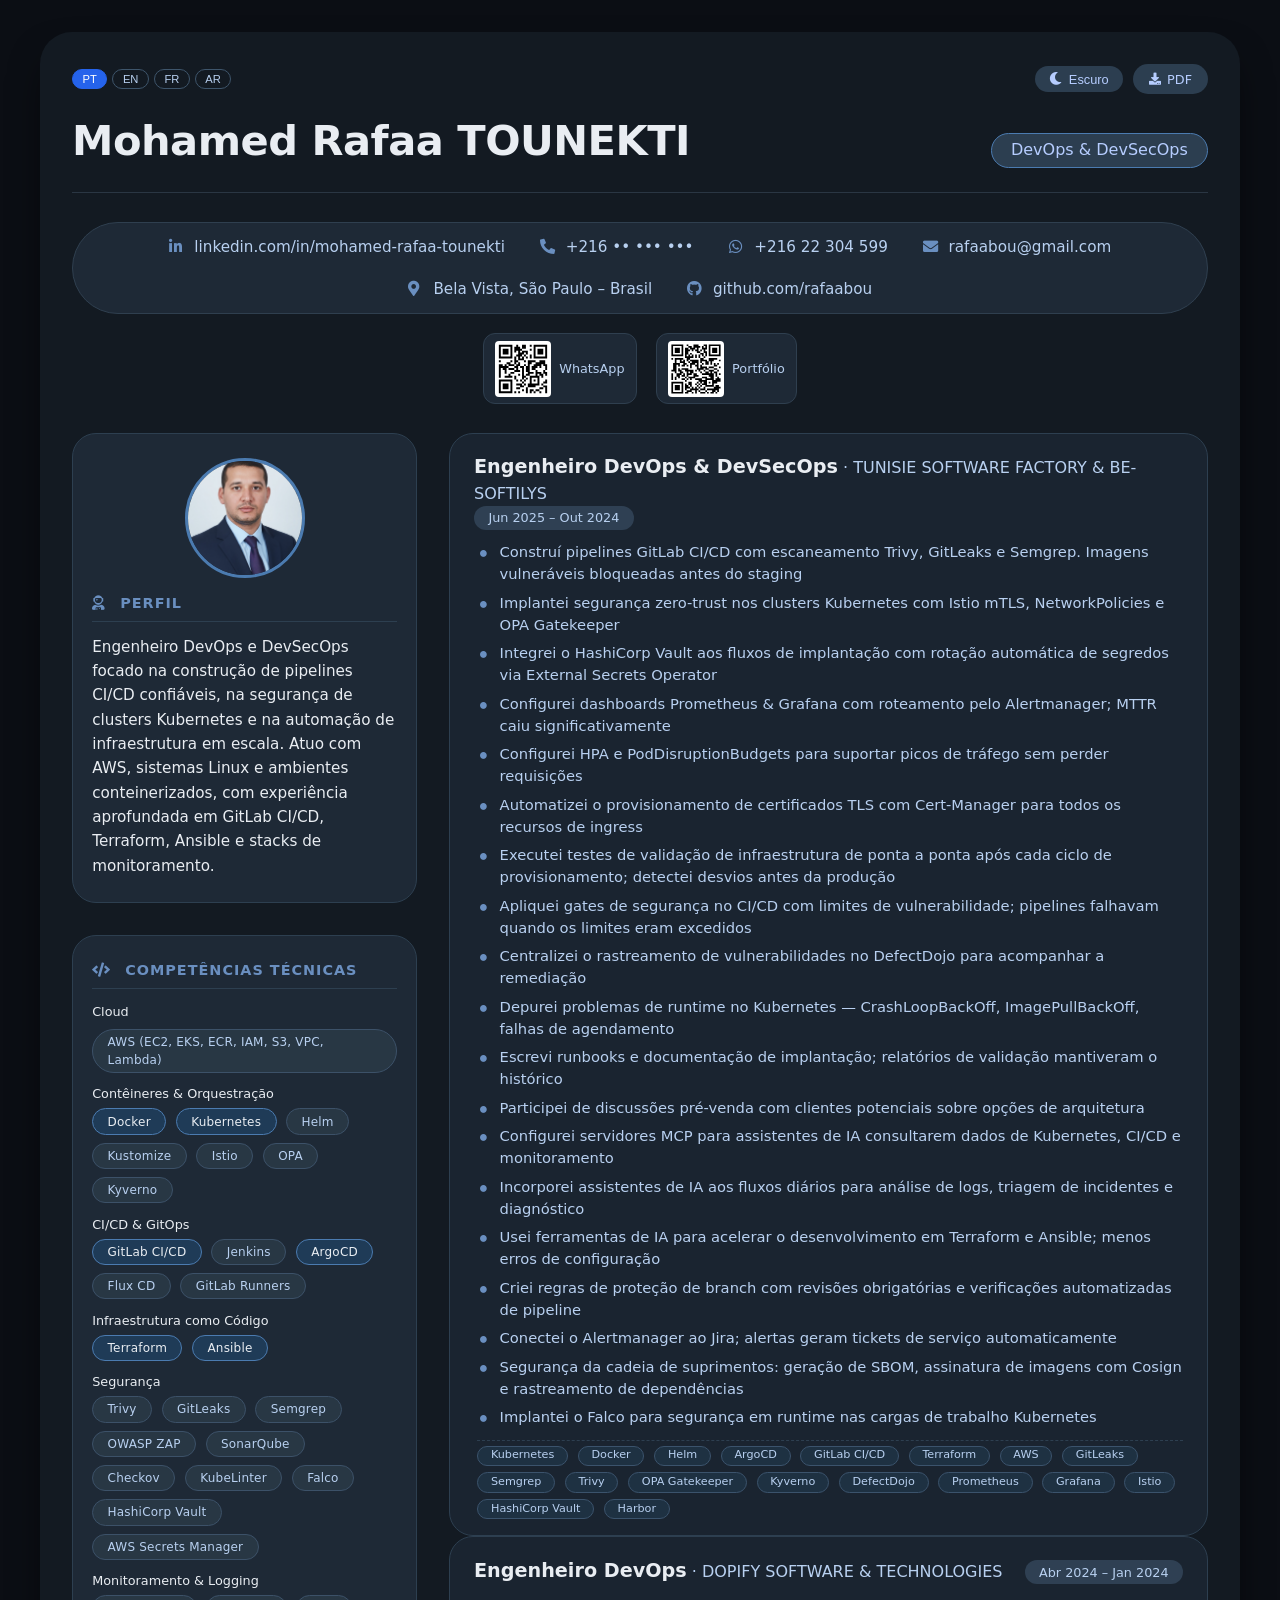
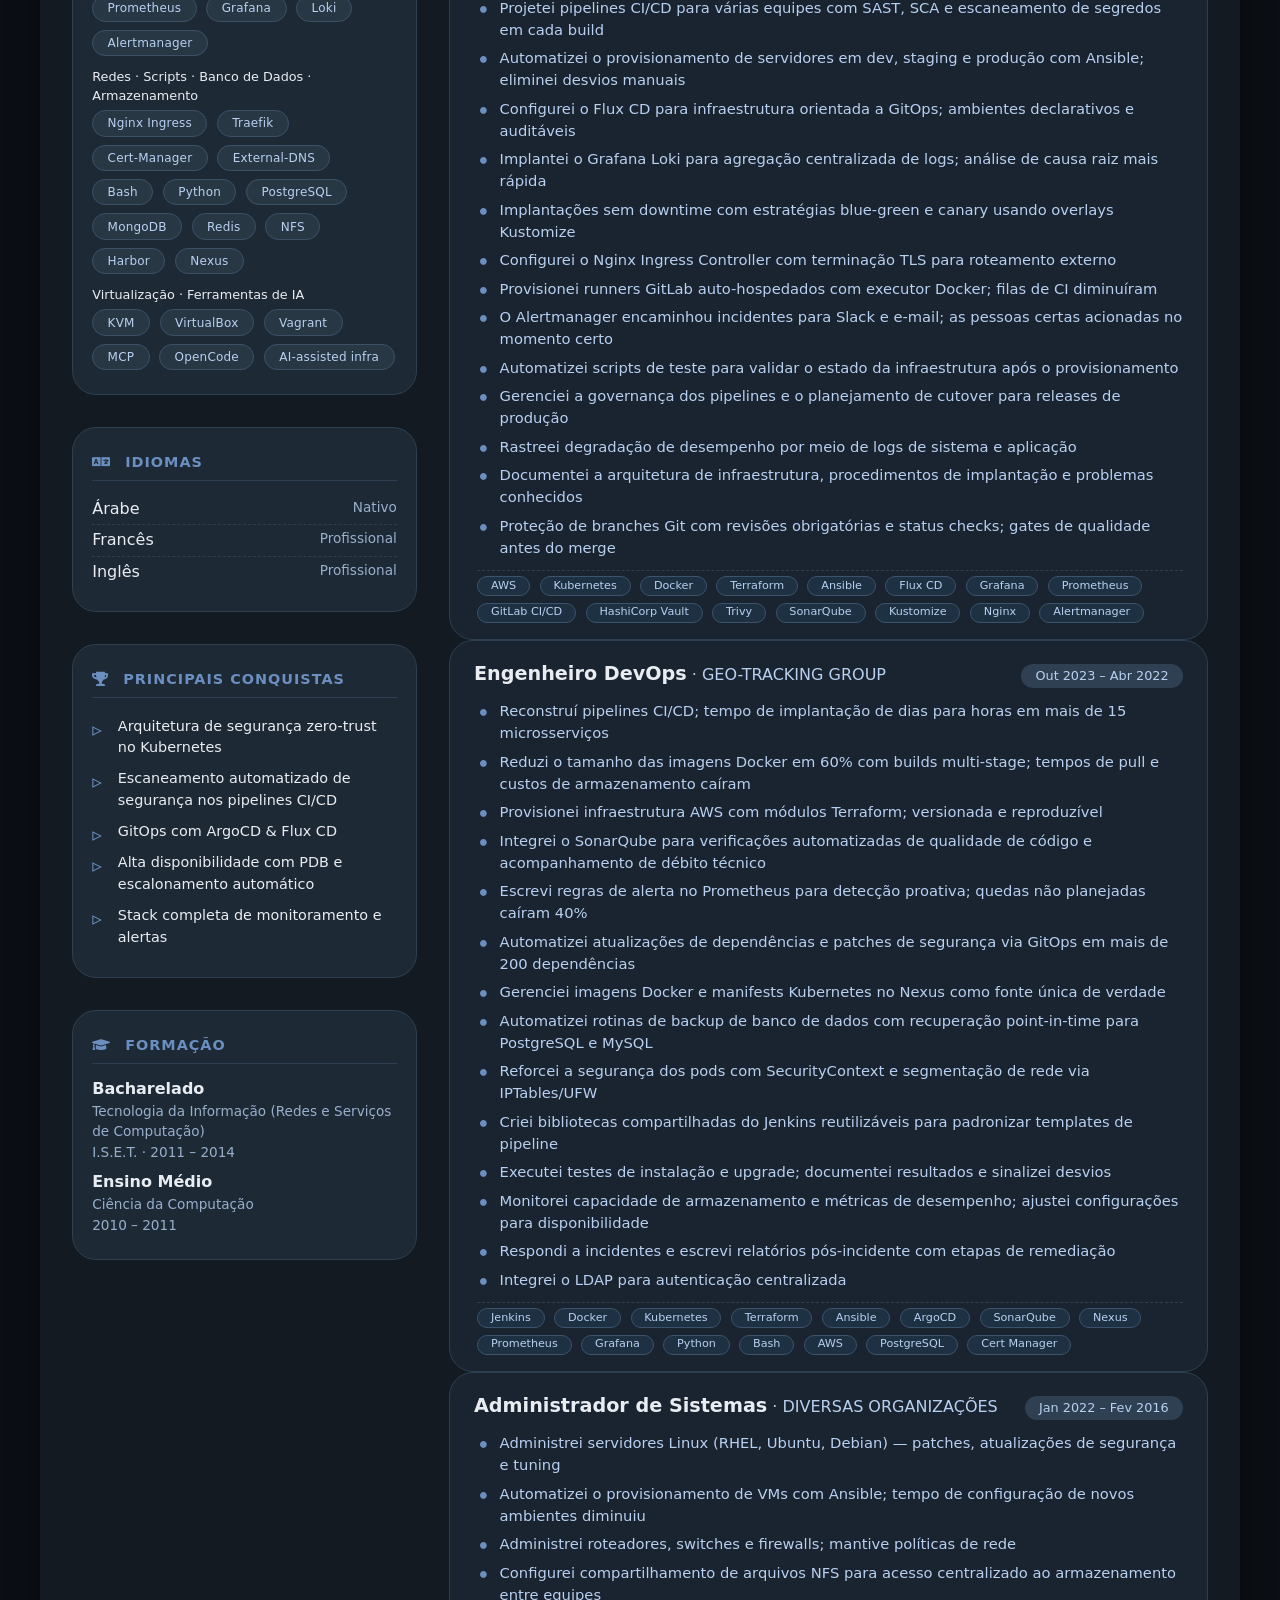
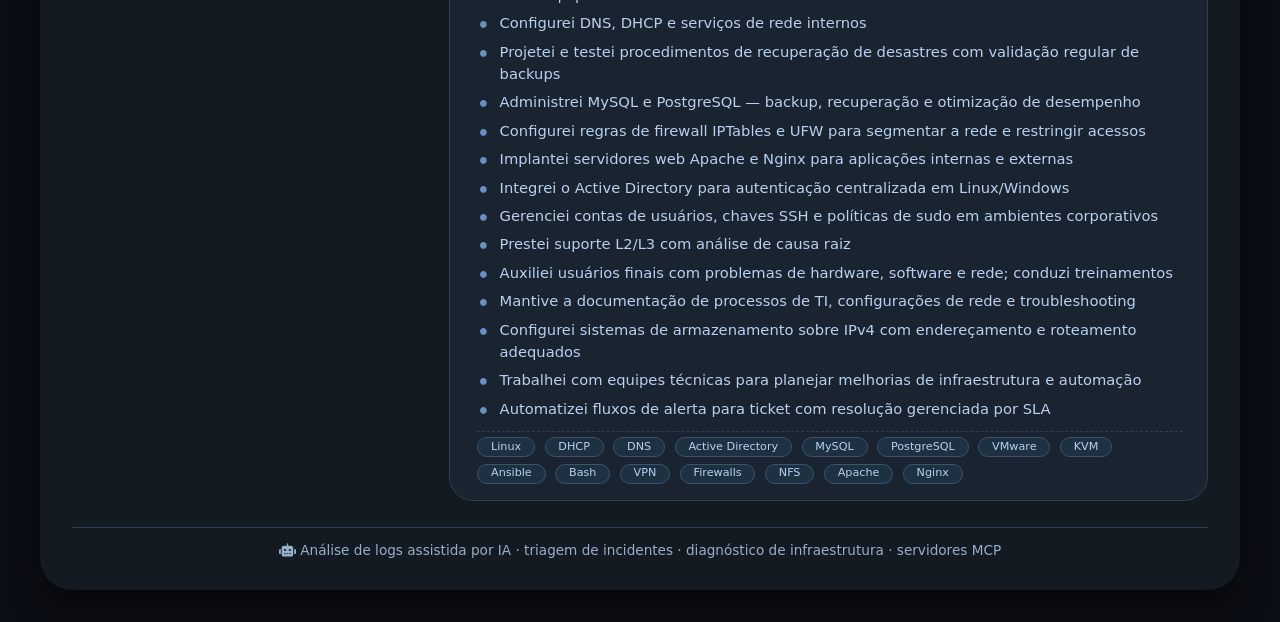
==== index.html @ 87d14f02 "mask phone number in contact row and schema" ====
<!DOCTYPE html>
<html lang="pt-BR">
<head>
  <meta charset="UTF-8" />
  <meta name="viewport" content="width=device-width, initial-scale=1.0" />
  <title>Mohamed Rafaa Tounekti · DevOps & DevSecOps</title>
  <meta name="description" content="DevOps & DevSecOps engineer — CI/CD, Kubernetes, AWS, Terraform, Ansible, security automation." />
  <meta name="keywords" content="DevOps, DevSecOps, Kubernetes, AWS, CI/CD, Terraform, Ansible, Docker" />
  <meta name="author" content="Mohamed Rafaa Tounekti" />
  <link rel="icon" href="data:image/svg+xml,<svg xmlns='http://www.w3.org/2000/svg' viewBox='0 0 100 100'><text y='.9em' font-size='90'>☁️</text></svg>" />
  <meta property="og:title" content="Mohamed Rafaa Tounekti — DevOps & DevSecOps" />
  <meta property="og:description" content="DevOps & DevSecOps engineer — CI/CD, Kubernetes, AWS, Terraform, security automation." />
  <meta property="og:type" content="profile" />
  <meta property="og:url" content="https://devops-devsecops.kdns.fr/" />
  <script type="application/ld+json">
  {
    "@context": "https://schema.org",
    "@type": "Person",
    "name": "Mohamed Rafaa Tounekti",
    "jobTitle": "DevOps & DevSecOps Engineer",
    "email": "rafaabou@gmail.com",
    "url": "https://devops-devsecops.kdns.fr/",
    "sameAs": [
      "https://linkedin.com/in/mohamed-rafaa-tounekti",
      "https://github.com/rafaabou"
    ]
  }
  </script>
  <link rel="stylesheet" href="https://use.fontawesome.com/releases/v5.15.4/css/all.css" />
  <link rel="stylesheet" href="css/style.css?v=4" />
</head>
<body>
<div class="cv-wrapper">

  <!-- header row with controls -->
  <div class="header-row">
    <div class="lang-selector">
      <button class="lang-btn active" data-lang="pt">PT</button>
      <button class="lang-btn" data-lang="en">EN</button>
      <button class="lang-btn" data-lang="fr">FR</button>
      <button class="lang-btn" data-lang="ar">AR</button>
    </div>
    <div class="header-controls">
      <button class="theme-toggle" id="themeToggle" aria-label="Toggle theme"><i class="fas fa-moon"></i> <span id="themeLabel">Dark</span></button>
      <a href="#" class="btn-icon" id="downloadPdf" aria-label="Download as PDF"><i class="fas fa-download"></i> PDF</a>
    </div>
  </div>

  <!-- name & title -->
  <div class="name-title">
    <h1><span id="name-text">Mohamed Rafaa TOUNEKTI</span></h1>
    <span class="badge" id="badge"><i class="fas fa-cloud icon-left-sm"></i>DevOps & DevSecOps</span>
  </div>

  <!-- contact -->
  <div class="contact-row fade-in">
    <a href="https://linkedin.com/in/mohamed-rafaa-tounekti" target="_blank" rel="noopener noreferrer" aria-label="LinkedIn profile"><i class="fab fa-linkedin-in"></i> <bdi dir="ltr">linkedin.com/in/mohamed-rafaa-tounekti</bdi></a>
    <span aria-label="Phone"><i class="fas fa-phone-alt"></i> <bdi dir="ltr">+216 •• ••• •••</bdi></span>
    <a href="https://wa.me/21622304599" target="_blank" rel="noopener noreferrer" aria-label="Contact on WhatsApp"><i class="fab fa-whatsapp"></i> <bdi dir="ltr">+216 22 304 599</bdi></a>
    <a href="mailto:rafaabou@gmail.com" aria-label="Send email"><i class="fas fa-envelope"></i> <bdi dir="ltr">rafaabou@gmail.com</bdi></a>
    <span aria-label="Location"><i class="fas fa-map-marker-alt"></i> <span id="location-text">Bela Vista, São Paulo – Brasil</span></span>
    <a href="https://github.com/rafaabou" target="_blank" rel="noopener noreferrer" aria-label="GitHub profile"><i class="fab fa-github"></i> <bdi dir="ltr">github.com/rafaabou</bdi></a>
  </div>

  <!-- QR assets encode https://wa.me/21622304599 and https://devops-devsecops.kdns.fr/ — regenerate if either URL changes -->
  <div class="qr-strip fade-in">
    <a class="qr-item" id="qr-whatsapp-link" href="https://wa.me/21622304599" target="_blank" rel="noopener noreferrer" aria-label="WhatsApp">
      <img src="assets/qr/whatsapp.svg" alt="" width="56" height="56" />
      <span id="qr-whatsapp-label">WhatsApp</span>
    </a>
    <a class="qr-item" id="qr-portfolio-link" href="https://devops-devsecops.kdns.fr/" target="_blank" rel="noopener noreferrer" aria-label="Portfolio">
      <img src="assets/qr/portfolio.svg" alt="" width="56" height="56" />
      <span id="qr-portfolio-label">Portfolio</span>
    </a>
  </div>

  <!-- grid -->
  <div class="grid-2">

    <!-- LEFT SIDEBAR -->
    <div class="sidebar">

      <!-- profile -->
      <div class="profile-card fade-in">
        <div class="profile-photo">
          <img src="Mohamed_Rafaa_Tounekti.jpg" alt="Mohamed Rafaa Tounekti" />
        </div>
        <h3><i class="fas fa-user-astronaut icon-left"></i> <span id="profile-title">Profile</span></h3>
        <p id="profile-text">
          DevOps and DevSecOps engineer focused on building reliable CI/CD pipelines, securing Kubernetes clusters, and automating infrastructure at scale. I work across AWS, Linux systems, and containerized environments, with deep experience in GitLab CI/CD, Terraform, Ansible, and monitoring stacks.
        </p>
      </div>

      <!-- technical skills -->
      <div class="profile-card fade-in">
        <h3><i class="fas fa-code icon-left"></i> <span id="skills-title">Technical Skills</span></h3>
        <div class="skill-label text-muted" id="cloud-label">Cloud</div>
        <div class="skill-tags">
          <span class="skill-tag">AWS (EC2, EKS, ECR, IAM, S3, VPC, Lambda)</span>
        </div>
        <div class="skill-label text-muted" id="containers-label">Containers & Orchestration</div>
        <div class="skill-tags">
          <span class="skill-tag highlight">Docker</span>
          <span class="skill-tag highlight">Kubernetes</span>
          <span class="skill-tag">Helm</span>
          <span class="skill-tag">Kustomize</span>
          <span class="skill-tag">Istio</span>
          <span class="skill-tag">OPA</span>
          <span class="skill-tag">Kyverno</span>
        </div>
        <div class="skill-label text-muted" id="cicd-label">CI/CD & GitOps</div>
        <div class="skill-tags">
          <span class="skill-tag highlight">GitLab CI/CD</span>
          <span class="skill-tag">Jenkins</span>
          <span class="skill-tag highlight">ArgoCD</span>
          <span class="skill-tag">Flux CD</span>
          <span class="skill-tag">GitLab Runners</span>
        </div>
        <div class="skill-label text-muted" id="iac-label">Infrastructure as Code</div>
        <div class="skill-tags">
          <span class="skill-tag highlight">Terraform</span>
          <span class="skill-tag highlight">Ansible</span>
        </div>
        <div class="skill-label text-muted" id="security-label">Security</div>
        <div class="skill-tags">
          <span class="skill-tag">Trivy</span>
          <span class="skill-tag">GitLeaks</span>
          <span class="skill-tag">Semgrep</span>
          <span class="skill-tag">OWASP ZAP</span>
          <span class="skill-tag">SonarQube</span>
          <span class="skill-tag">Checkov</span>
          <span class="skill-tag">KubeLinter</span>
          <span class="skill-tag">Falco</span>
          <span class="skill-tag">HashiCorp Vault</span>
          <span class="skill-tag">AWS Secrets Manager</span>
        </div>
        <div class="skill-label text-muted" id="monitoring-label">Monitoring & Logging</div>
        <div class="skill-tags">
          <span class="skill-tag">Prometheus</span>
          <span class="skill-tag">Grafana</span>
          <span class="skill-tag">Loki</span>
          <span class="skill-tag">Alertmanager</span>
        </div>
        <div class="skill-label text-muted" id="networking-label">Networking · Scripting · DB · Storage</div>
        <div class="skill-tags">
          <span class="skill-tag">Nginx Ingress</span>
          <span class="skill-tag">Traefik</span>
          <span class="skill-tag">Cert-Manager</span>
          <span class="skill-tag">External-DNS</span>
          <span class="skill-tag">Bash</span>
          <span class="skill-tag">Python</span>
          <span class="skill-tag">PostgreSQL</span>
          <span class="skill-tag">MongoDB</span>
          <span class="skill-tag">Redis</span>
          <span class="skill-tag">NFS</span>
          <span class="skill-tag">Harbor</span>
          <span class="skill-tag">Nexus</span>
        </div>
        <div class="skill-label text-muted" id="virt-label">Virtualization · AI Tooling</div>
        <div class="skill-tags">
          <span class="skill-tag">KVM</span>
          <span class="skill-tag">VirtualBox</span>
          <span class="skill-tag">Vagrant</span>
          <span class="skill-tag">MCP</span>
          <span class="skill-tag">OpenCode</span>
          <span class="skill-tag">AI-assisted infra</span>
        </div>
      </div>

      <!-- languages -->
      <div class="profile-card fade-in">
        <h3><i class="fas fa-language icon-left"></i> <span id="lang-title">Languages</span></h3>
        <div class="lang-item"><span class="lang-name" id="lang-arabic-name">Arabic</span><span class="lang-level" id="lang-arabic-level">Native</span></div>
        <div class="lang-item"><span class="lang-name" id="lang-french-name">French</span><span class="lang-level" id="lang-french-level">Fluent</span></div>
        <div class="lang-item"><span class="lang-name" id="lang-english-name">English</span><span class="lang-level" id="lang-english-level">Professional</span></div>
      </div>

      <!-- achievements -->
      <div class="profile-card fade-in">
        <h3><i class="fas fa-trophy icon-left"></i> <span id="ach-title">Key Achievements</span></h3>
        <ul class="achievement-list" id="ach-list">
          <li>Zero-trust security architecture on Kubernetes</li>
          <li>Automated security scanning in CI/CD pipelines</li>
          <li>GitOps with ArgoCD &amp; Flux CD</li>
          <li>High availability with PDB &amp; autoscaling</li>
          <li>Comprehensive monitoring &amp; alerting stack</li>
        </ul>
      </div>

      <!-- education -->
      <div class="profile-card fade-in">
        <h3><i class="fas fa-graduation-cap icon-left"></i> <span id="edu-title">Education</span></h3>
        <div id="edu-container">
          <div class="edu-item">
            <strong>Bachelor's Degree</strong><br />
            <span class="meta">Information Technology (Computer Networks and Services)</span>
            <span class="meta">I.S.E.T. · 2011 – 2014</span>
          </div>
          <div class="edu-item mt-1">
            <strong>High School Baccalaureate</strong><br />
            <span class="meta">Computer Science · 2010 – 2011</span>
          </div>
        </div>
      </div>

    </div>

    <!-- RIGHT MAIN: EXPERIENCE -->
    <div class="main-content">
      <div id="exp-container"></div>
    </div>

  </div><!-- end grid -->

  <div class="cv-footer">
    <i class="fas fa-robot"></i> <span id="footer-text">AI-assisted log analysis · incident triage · infrastructure diagnostics · MCP servers</span>
  </div>

</div><!-- end cv-wrapper -->

<script src="js/translations.js?v=4"></script>
<script src="js/script.js?v=4"></script>
</body>
</html>
---- css/style.css ----
/* ── CSS custom properties (theming) ── */
:root {
  --bg-page: #0b0e14;
  --bg-wrapper: #131a22;
  --bg-card: #1e2936;
  --bg-card-alt: #1a2430;
  --border-color: #2d3f50;
  --border-light: #2a3643;
  --text-primary: #e9edf2;
  --text-secondary: #b8d0f0;
  --text-muted: #98afcc;
  --accent: #7aa9ff;
  --accent-dim: #6a8fc0;
  --skill-bg: #283744;
  --skill-border: #3c5168;
  --highlight-bg: #1f3b57;
  --highlight-border: #4b7bb0;
  --period-bg: #2f4053;
  --btn-bg: #2c3e50;
  --btn-text: #b6cdff;
  --tag-bg: #1e3142;
  --tag-border: #3b536c;
  --shadow: 0 20px 40px -12px rgba(0, 0, 0, 0.8);
  --contact-bg: #1e2936;
  --contact-border: #2f3f4f;
  --lang-btn-bg: transparent;
  --lang-btn-border: #3e556b;
  --lang-btn-hover: #2c3e50;
  --lang-active-bg: #2563eb;
  --lang-active-text: #fff;
  --font-family: 'Segoe UI', Roboto, system-ui, -apple-system, sans-serif;
}

body.light {
  --bg-page: #f4f6fa;
  --bg-wrapper: #ffffff;
  --bg-card: #f0f3f8;
  --bg-card-alt: #eef2f7;
  --border-color: #d0d8e4;
  --border-light: #d0d8e4;
  --text-primary: #1a2332;
  --text-secondary: #3d5270;
  --text-muted: #6b7f9e;
  --accent: #2563eb;
  --accent-dim: #4b7bb0;
  --skill-bg: #e2e8f0;
  --skill-border: #cbd5e1;
  --highlight-bg: #dbeafe;
  --highlight-border: #93c5fd;
  --period-bg: #e2e8f0;
  --btn-bg: #2563eb;
  --btn-text: #ffffff;
  --tag-bg: #e2e8f0;
  --tag-border: #cbd5e1;
  --shadow: 0 20px 40px -12px rgba(0, 0, 0, 0.15);
  --contact-bg: #f0f3f8;
  --contact-border: #d0d8e4;
  --lang-btn-bg: transparent;
  --lang-btn-border: #cbd5e1;
  --lang-btn-hover: #e2e8f0;
  --lang-active-bg: #2563eb;
  --lang-active-text: #fff;
}

* {
  margin: 0;
  padding: 0;
  box-sizing: border-box;
}

html {
  scroll-behavior: smooth;
}

body {
  background: var(--bg-page);
  font-family: var(--font-family);
  display: flex;
  justify-content: center;
  padding: 2rem 1rem;
  color: var(--text-primary);
  line-height: 1.5;
  transition: background 0.3s, color 0.3s;
}

/* ── Arabic (RTL) ── */
body.rtl {
  direction: rtl;
  font-family: 'Segoe UI', 'Traditional Arabic', Tahoma, sans-serif;
}

body.rtl .achievement-list li,
body.rtl .exp-desc li {
  padding-right: 1.6rem;
  padding-left: 0;
}

body.rtl .achievement-list li::before,
body.rtl .exp-desc li::before {
  left: auto;
  right: 0;
}

body.rtl .exp-desc {
  padding-right: 0.2rem;
  padding-left: 0;
}

body.rtl .icon-left {
  margin-right: 0 !important;
  margin-left: 8px;
}

body.rtl .icon-left-sm {
  margin-right: 0 !important;
  margin-left: 6px;
}

body.rtl .exp-header {
  flex-direction: row-reverse;
}

body.rtl .name-title {
  flex-direction: row-reverse;
}

/* ── Layout ── */
.cv-wrapper {
  max-width: 1200px;
  width: 100%;
  background: var(--bg-wrapper);
  border-radius: 32px;
  box-shadow: var(--shadow);
  padding: 2rem 2rem 1.8rem;
  transition: background 0.3s, box-shadow 0.3s;
}

.header-row {
  display: flex;
  flex-wrap: wrap;
  justify-content: space-between;
  align-items: center;
  margin-bottom: 1rem;
}

.header-controls {
  display: flex;
  gap: 0.6rem;
  align-items: center;
  flex-wrap: wrap;
}

/* ── Language selector ── */
.lang-selector {
  display: flex;
  gap: 0.3rem;
}

.lang-btn {
  background: var(--lang-btn-bg);
  color: var(--text-secondary);
  border: 1px solid var(--lang-btn-border);
  border-radius: 20px;
  padding: 0.2rem 0.6rem;
  font-size: 0.7rem;
  cursor: pointer;
  transition: 0.2s;
  font-weight: 500;
}

.lang-btn:hover {
  background: var(--lang-btn-hover);
}

.lang-btn.active {
  background: var(--lang-active-bg);
  color: var(--lang-active-text);
  border-color: var(--lang-active-bg);
}

.btn-icon {
  background: var(--btn-bg);
  color: var(--btn-text);
  border: none;
  border-radius: 30px;
  padding: 0.35rem 1rem;
  font-size: 0.8rem;
  cursor: pointer;
  display: inline-flex;
  align-items: center;
  gap: 0.4rem;
  transition: 0.2s;
  text-decoration: none;
}

.btn-icon:hover {
  opacity: 0.85;
  transform: translateY(-1px);
}

.btn-icon i {
  font-size: 0.75rem;
}

/* ── Name / title ── */
.name-title {
  display: flex;
  flex-wrap: wrap;
  justify-content: space-between;
  align-items: baseline;
  border-bottom: 1px solid var(--border-light);
  padding-bottom: 1.2rem;
  margin-bottom: 1.8rem;
}

.name-title h1 {
  font-size: 2.6rem;
  font-weight: 600;
  letter-spacing: -0.5px;
  color: var(--text-primary);
}

.name-title .badge {
  background: var(--btn-bg);
  padding: 0.3rem 1.2rem;
  border-radius: 40px;
  font-size: 1rem;
  font-weight: 500;
  color: var(--btn-text);
  border: 1px solid var(--highlight-border);
}

/* ── Contact row ── */
.contact-row {
  display: flex;
  flex-wrap: wrap;
  gap: 1.2rem 2.2rem;
  background: var(--contact-bg);
  padding: 0.8rem 1.5rem;
  border-radius: 60px;
  margin-bottom: 2rem;
  font-size: 0.95rem;
  border: 1px solid var(--contact-border);
  justify-content: center;
  transition: background 0.3s, border-color 0.3s;
}

.contact-row a,
.contact-row span {
  color: var(--text-secondary);
  text-decoration: none;
  display: inline-flex;
  align-items: center;
  gap: 0.4rem;
  transition: 0.2s;
}

.contact-row a:hover {
  color: var(--accent);
  text-decoration: underline;
}

.contact-row i {
  width: 1.2rem;
  color: var(--accent-dim);
}

/* ── QR codes ── */
.qr-strip {
  display: flex;
  flex-wrap: wrap;
  justify-content: center;
  gap: 0.8rem 1.2rem;
  margin: -0.8rem 0 1.8rem; /* pull the codes closer to the contact pill */
}

.qr-item {
  display: inline-flex;
  align-items: center;
  gap: 0.5rem;
  padding: 0.4rem 0.7rem;
  border: 1px solid var(--contact-border);
  border-radius: 12px;
  background: var(--contact-bg);
  color: var(--text-secondary);
  text-decoration: none;
  font-size: 0.8rem;
  transition: background 0.3s, border-color 0.3s, color 0.2s;
}

.qr-item:hover {
  border-color: var(--accent);
  color: var(--accent);
}

.qr-item img {
  display: block;
  width: 56px;
  height: 56px;
  border-radius: 4px;
}

/* ── 2-column grid ── */
.grid-2 {
  display: grid;
  grid-template-columns: 1fr 2.2fr;
  gap: 2rem;
  margin-top: 0.5rem;
}

.sidebar {
  display: flex;
  flex-direction: column;
  gap: 2rem;
}

/* ── Profile photo ── */
.profile-photo {
  text-align: center;
  margin-bottom: 0.5rem;
}

.profile-photo img {
  width: 120px;
  height: 120px;
  border-radius: 50%;
  object-fit: cover;
  border: 3px solid var(--highlight-border);
  transition: 0.3s;
}

.profile-photo img:hover {
  transform: scale(1.05);
}

#profile-text { font-size: 0.95rem; line-height: 1.6; }
.icon-left { margin-right: 8px; }
.icon-left-sm { margin-right: 6px; }

/* ── Profile card ── */
.profile-card {
  background: var(--bg-card);
  border-radius: 24px;
  padding: 1.5rem 1.2rem;
  border: 1px solid var(--border-color);
  transition: background 0.3s, border-color 0.3s;
}

.profile-card h3 {
  font-size: 0.9rem;
  text-transform: uppercase;
  letter-spacing: 1px;
  color: var(--accent-dim);
  margin-bottom: 0.8rem;
  border-bottom: 1px solid var(--border-color);
  padding-bottom: 0.4rem;
}

/* ── Skill tags ── */
.skill-tags {
  display: flex;
  flex-wrap: wrap;
  gap: 0.5rem 0.6rem;
  margin-top: 0.3rem;
}

.skill-tag {
  background: var(--skill-bg);
  padding: 0.2rem 0.9rem;
  border-radius: 30px;
  font-size: 0.75rem;
  font-weight: 500;
  color: var(--text-secondary);
  border: 1px solid var(--skill-border);
  letter-spacing: 0.2px;
  transition: 0.2s;
}

.skill-tag:hover {
  transform: translateY(-2px);
  box-shadow: 0 4px 12px rgba(0, 0, 0, 0.3);
}

.skill-tag.highlight {
  background: var(--highlight-bg);
  border-color: var(--highlight-border);
  color: var(--text-primary);
}

.skill-label { font-size: 0.8rem; margin: 0.7rem 0 0.3rem; }
.skill-label:first-of-type { margin-bottom: 0.5rem; margin-top: 0; }

/* ── Language list ── */
.lang-item {
  display: flex;
  justify-content: space-between;
  padding: 0.2rem 0;
  border-bottom: 1px dashed var(--border-color);
}

.lang-item:last-child {
  border-bottom: none;
}

.lang-name {
  font-weight: 500;
}

.lang-level {
  color: var(--text-muted);
  font-size: 0.85rem;
}

/* ── Achievements ── */
.achievement-list {
  list-style: none;
  padding: 0;
}

.achievement-list li {
  padding: 0.3rem 0 0.3rem 1.6rem;
  position: relative;
  font-size: 0.9rem;
}

.achievement-list li::before {
  content: "▹";
  position: absolute;
  left: 0;
  color: var(--accent-dim);
  font-size: 1.2rem;
}

/* ── Education ── */
.edu-item {
  margin-top: 0.2rem;
}

.edu-item strong {
  color: var(--text-primary);
}

.edu-item .meta {
  font-size: 0.85rem;
  color: var(--text-muted);
  display: block;
}

.mt-1 { margin-top: 0.5rem; }

/* ── Experience ── */
.main-content {
  display: flex;
  flex-direction: column;
  gap: 1.8rem;
}

.exp-block {
  background: var(--bg-card-alt);
  border-radius: 24px;
  padding: 1.2rem 1.5rem 1rem;
  border: 1px solid var(--border-color);
  transition: background 0.3s, border-color 0.3s, transform 0.2s;
}

.exp-block:hover {
  transform: translateY(-2px);
}

.exp-header {
  display: flex;
  flex-wrap: wrap;
  justify-content: space-between;
  align-items: baseline;
  margin-bottom: 0.5rem;
}

.exp-header .role {
  font-weight: 600;
  font-size: 1.2rem;
  color: var(--text-primary);
}

.exp-header .company {
  font-weight: 500;
  color: var(--text-secondary);
}

.exp-header .period {
  font-size: 0.8rem;
  background: var(--period-bg);
  padding: 0.15rem 0.9rem;
  border-radius: 40px;
  color: var(--text-secondary);
}

.exp-desc {
  margin-top: 0.5rem;
  padding-left: 0.2rem;
}

.exp-desc ul {
  list-style: none;
  padding: 0;
}

.exp-desc li {
  position: relative;
  padding: 0.2rem 0 0.2rem 1.4rem;
  font-size: 0.92rem;
  color: var(--text-secondary);
  line-height: 1.5;
}

.exp-desc li::before {
  content: "•";
  position: absolute;
  left: 0;
  color: var(--accent-dim);
  font-weight: bold;
  font-size: 1.2rem;
}

.exp-desc .tech-stack {
  display: flex;
  flex-wrap: wrap;
  gap: 0.4rem 0.6rem;
  margin-top: 0.5rem;
  padding-top: 0.3rem;
  border-top: 1px dashed var(--border-color);
}

.exp-desc .tech-stack span {
  background: var(--tag-bg);
  padding: 0.05rem 0.8rem;
  border-radius: 20px;
  font-size: 0.7rem;
  color: var(--text-secondary);
  border: 1px solid var(--tag-border);
  transition: 0.2s;
}

.exp-desc .tech-stack span:hover {
  background: var(--highlight-bg);
  border-color: var(--highlight-border);
}

/* ── Theme toggle ── */
.theme-toggle {
  background: var(--btn-bg);
  color: var(--btn-text);
  border: none;
  border-radius: 30px;
  padding: 0.35rem 0.9rem;
  font-size: 0.8rem;
  cursor: pointer;
  display: inline-flex;
  align-items: center;
  gap: 0.4rem;
  transition: 0.2s;
}

.theme-toggle:hover {
  opacity: 0.85;
  transform: translateY(-1px);
}

/* ── Fade-in animation ── */
.fade-in {
  opacity: 0;
  transform: translateY(24px);
  transition: opacity 0.6s ease-out, transform 0.6s ease-out;
}

.fade-in.visible {
  opacity: 1;
  transform: translateY(0);
}

/* ── Footer ── */
.cv-footer {
  margin-top: 1.6rem;
  border-top: 1px solid var(--border-color);
  padding-top: 0.8rem;
  font-size: 0.85rem;
  color: var(--text-muted);
  text-align: center;
}

/* ── Photo lightbox ── */
.photo-lightbox {
  position: fixed;
  top: 0; left: 0; right: 0; bottom: 0;
  background: rgba(0,0,0,0.85);
  display: flex;
  align-items: center;
  justify-content: center;
  z-index: 9999;
  cursor: pointer;
  animation: lightbox-fade 0.3s;
}
.photo-lightbox img {
  max-width: 90vw;
  max-height: 90vh;
  border-radius: 8px;
  box-shadow: 0 20px 60px rgba(0,0,0,0.5);
}
@keyframes lightbox-fade {
  from { opacity: 0; }
  to { opacity: 1; }
}

/* ── Staggered fade-in ── */
.fade-in { transition-delay: var(--fade-delay, 0s); }

/* ── Responsive ── */
@media (max-width: 850px) {
  .grid-2 {
    grid-template-columns: 1fr;
    gap: 1.5rem;
  }
  .name-title {
    flex-direction: column;
    align-items: start;
    gap: 0.5rem;
  }
  .name-title h1 {
    font-size: 2.2rem;
  }
  .contact-row {
    border-radius: 30px;
    gap: 0.8rem 1.6rem;
    justify-content: flex-start;
    flex-wrap: wrap;
  }
  .header-row {
    flex-direction: column;
    align-items: start;
    gap: 0.6rem;
  }
}

@media (max-width: 480px) {
  .cv-wrapper {
    padding: 1rem;
  }
  .qr-item {
    padding: 0.3rem 0.5rem;
    font-size: 0.7rem;
  }
  .qr-item img {
    width: 48px;
    height: 48px;
  }
  .exp-header {
    flex-direction: column;
    align-items: start;
    gap: 0.2rem;
  }
  .exp-header .period {
    margin-top: 0.2rem;
  }
}

/* ── Print: ALL content, 2 A4 pages ── */
@media print {
  @page {
    size: A4;
    margin: 0.3in;
  }

  * { background: transparent !important; box-shadow: none !important; }

  body {
    background: white;
    padding: 0;
    color: #000;
    font-size: 6.5pt;
    line-height: 1.2;
  }

  .cv-wrapper {
    max-width: 100%;
    border-radius: 0;
    padding: 0;
    background: white;
  }

  .header-row { display: none !important; }

  .name-title {
    padding-bottom: 2pt;
    margin-bottom: 3pt;
    border-bottom: 0.5pt solid #999;
  }
  .name-title h1 { font-size: 13pt; }
  .name-title .badge {
    font-size: 6.5pt;
    padding: 0.5pt 5pt;
    border: 0.5pt solid #999;
    color: #333;
    border-radius: 10pt;
  }
  .name-title .badge i { display: none; }

  .contact-row {
    padding: 2pt 6pt;
    margin-bottom: 4pt;
    border-radius: 6pt;
    font-size: 6pt;
    gap: 2pt 8pt;
    border: 0.5pt solid #bbb;
  }
  .contact-row a, .contact-row span { color: #333; }
  .contact-row i { width: 8pt; color: #555; }

  .qr-strip {
    display: flex;
    justify-content: center;
    gap: 10pt;
    margin: 0 0 4pt;
    page-break-inside: avoid;
  }
  .qr-item {
    display: inline-flex;
    align-items: center;
    gap: 3pt;
    padding: 1pt 4pt;
    border: 0.5pt solid #bbb;
    border-radius: 4pt;
    color: #333;
    font-size: 5.5pt;
  }
  .qr-item img {
    width: 40pt;
    height: 40pt;
    padding: 1pt;
  }

  /* float layout so columns break independently */
  .grid-2 {
    display: block !important;
    margin-top: 0;
  }

  .sidebar {
    float: left;
    width: 30%;
    margin-right: 3%;
    display: block;
    gap: 0;
  }

  .main-content {
    float: right;
    width: 67%;
    display: block;
    gap: 0;
  }

  .profile-card {
    padding: 2pt 4pt;
    border: 0.5pt solid #ddd;
    border-radius: 2pt;
    margin-bottom: 3pt;
    page-break-inside: avoid;
  }
  .profile-card h3 {
    font-size: 6pt;
    text-transform: uppercase;
    margin-bottom: 1pt;
    padding-bottom: 1pt;
    border-bottom: 0.5pt solid #ddd;
    color: #555;
  }
  .profile-card h3 i { display: none; }
  .profile-card p {
    font-size: 6pt !important;
    line-height: 1.2 !important;
  }

  .profile-photo { margin-bottom: 2pt; }
  .profile-photo img {
    width: 50px;
    height: 50px;
    border: 1.5pt solid #999;
  }

  .skill-tags { gap: 1pt 2pt; margin-top: 0; }
  .skill-tag {
    font-size: 4.5pt;
    padding: 0 3pt;
    border: 0.5pt solid #ccc;
    color: #333;
  }
  .skill-tag.highlight { border-color: #999; font-weight: 600; }

  .lang-item { font-size: 5.5pt; padding: 0.5pt 0; border-color: #ddd; }
  .achievement-list li {
    font-size: 5.5pt;
    padding: 0 0 0 7pt;
    line-height: 1.15;
  }
  .achievement-list li::before { font-size: 6pt; left: 0; color: #555; }
  .edu-item { font-size: 5.5pt; margin-top: 1pt; }
  .edu-item strong { color: #222; }
  .edu-item .meta { font-size: 5pt; color: #555; }

  .exp-block {
    padding: 2pt 4pt;
    border: 0.5pt solid #ddd;
    border-radius: 2pt;
    margin-bottom: 3pt;
  }

  .exp-header { margin-bottom: 1pt; }
  .exp-header .role { font-size: 7pt; color: #111; }
  .exp-header .company { font-size: 6pt; color: #444; }
  .exp-header .period {
    font-size: 5.5pt;
    padding: 0 4pt;
    border: 0.5pt solid #ddd;
    border-radius: 4pt;
    color: #555;
  }

  .exp-desc { margin-top: 1pt; padding-left: 0; }
  .exp-desc ul { margin: 0; }

  .exp-desc li {
    font-size: 5.5pt;
    padding: 0.3pt 0 0.3pt 7pt;
    color: #222;
    line-height: 1.15;
  }
  .exp-desc li::before { font-size: 6pt; left: 0; color: #555; }

  .exp-desc .tech-stack {
    margin-top: 1pt;
    padding-top: 1pt;
    border-top: 0.5pt dashed #ddd;
    gap: 1pt 3pt;
  }
  .exp-desc .tech-stack span {
    font-size: 5pt;
    padding: 0 3pt;
    border: 0.25pt solid #ccc;
    color: #444;
  }

  .text-muted { font-size: 5.5pt !important; margin-bottom: 0 !important; margin-top: 2pt !important; color: #555 !important; }

  .fade-in { opacity: 1 !important; transform: none !important; }

  /* footer visible in print */
  .cv-footer {
    margin-top: 6pt;
    border-top: 0.5pt solid #ccc;
    padding-top: 3pt;
    font-size: 5pt;
    color: #555;
    text-align: center;
    clear: both;
  }

  /* force page break after exp 2 on RIGHT column only */
  .exp-block:nth-child(2) {
    page-break-after: always;
  }

  /* RTL (Arabic) fixes */
  body.rtl .achievement-list li { padding: 0 7pt 0 0; }
  body.rtl .achievement-list li::before { left: auto; right: 0; }
  body.rtl .exp-desc li { padding: 0.3pt 7pt 0.3pt 0; }
  body.rtl .exp-desc li::before { left: auto; right: 0; }
}
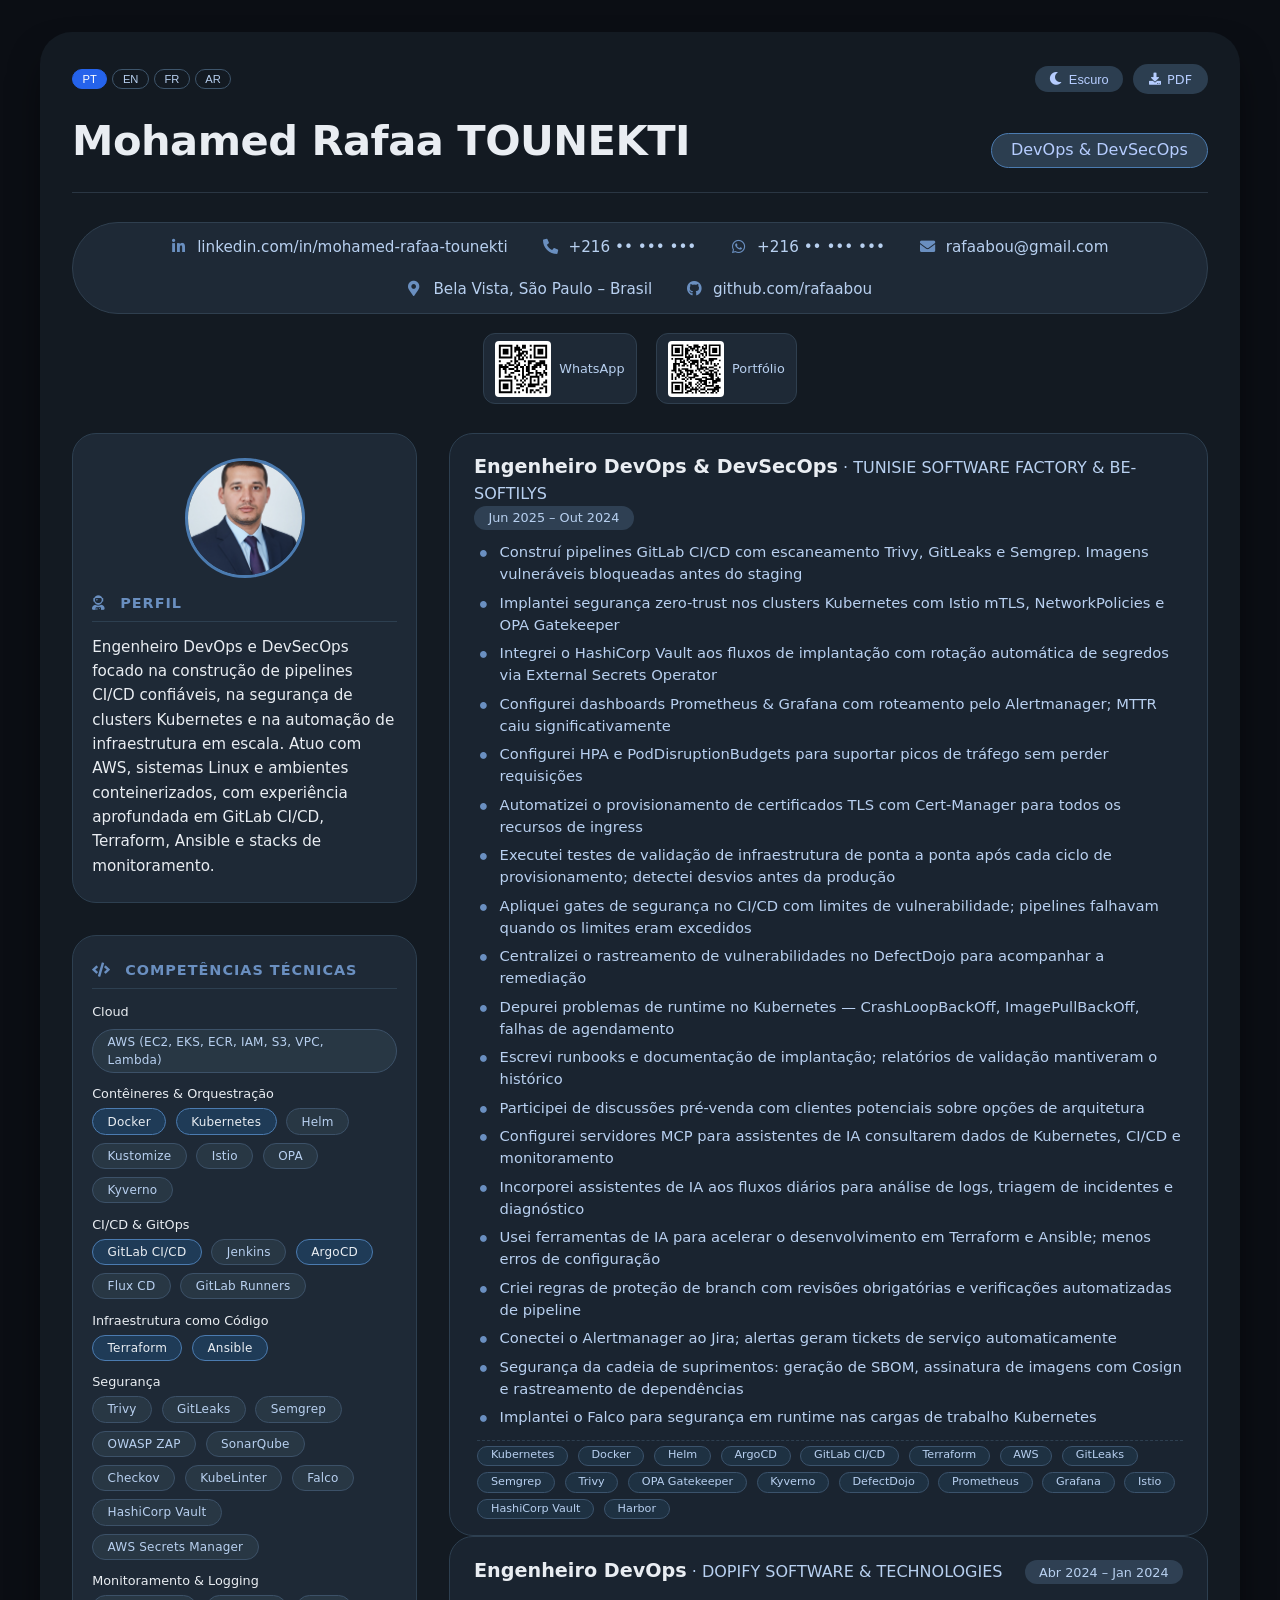
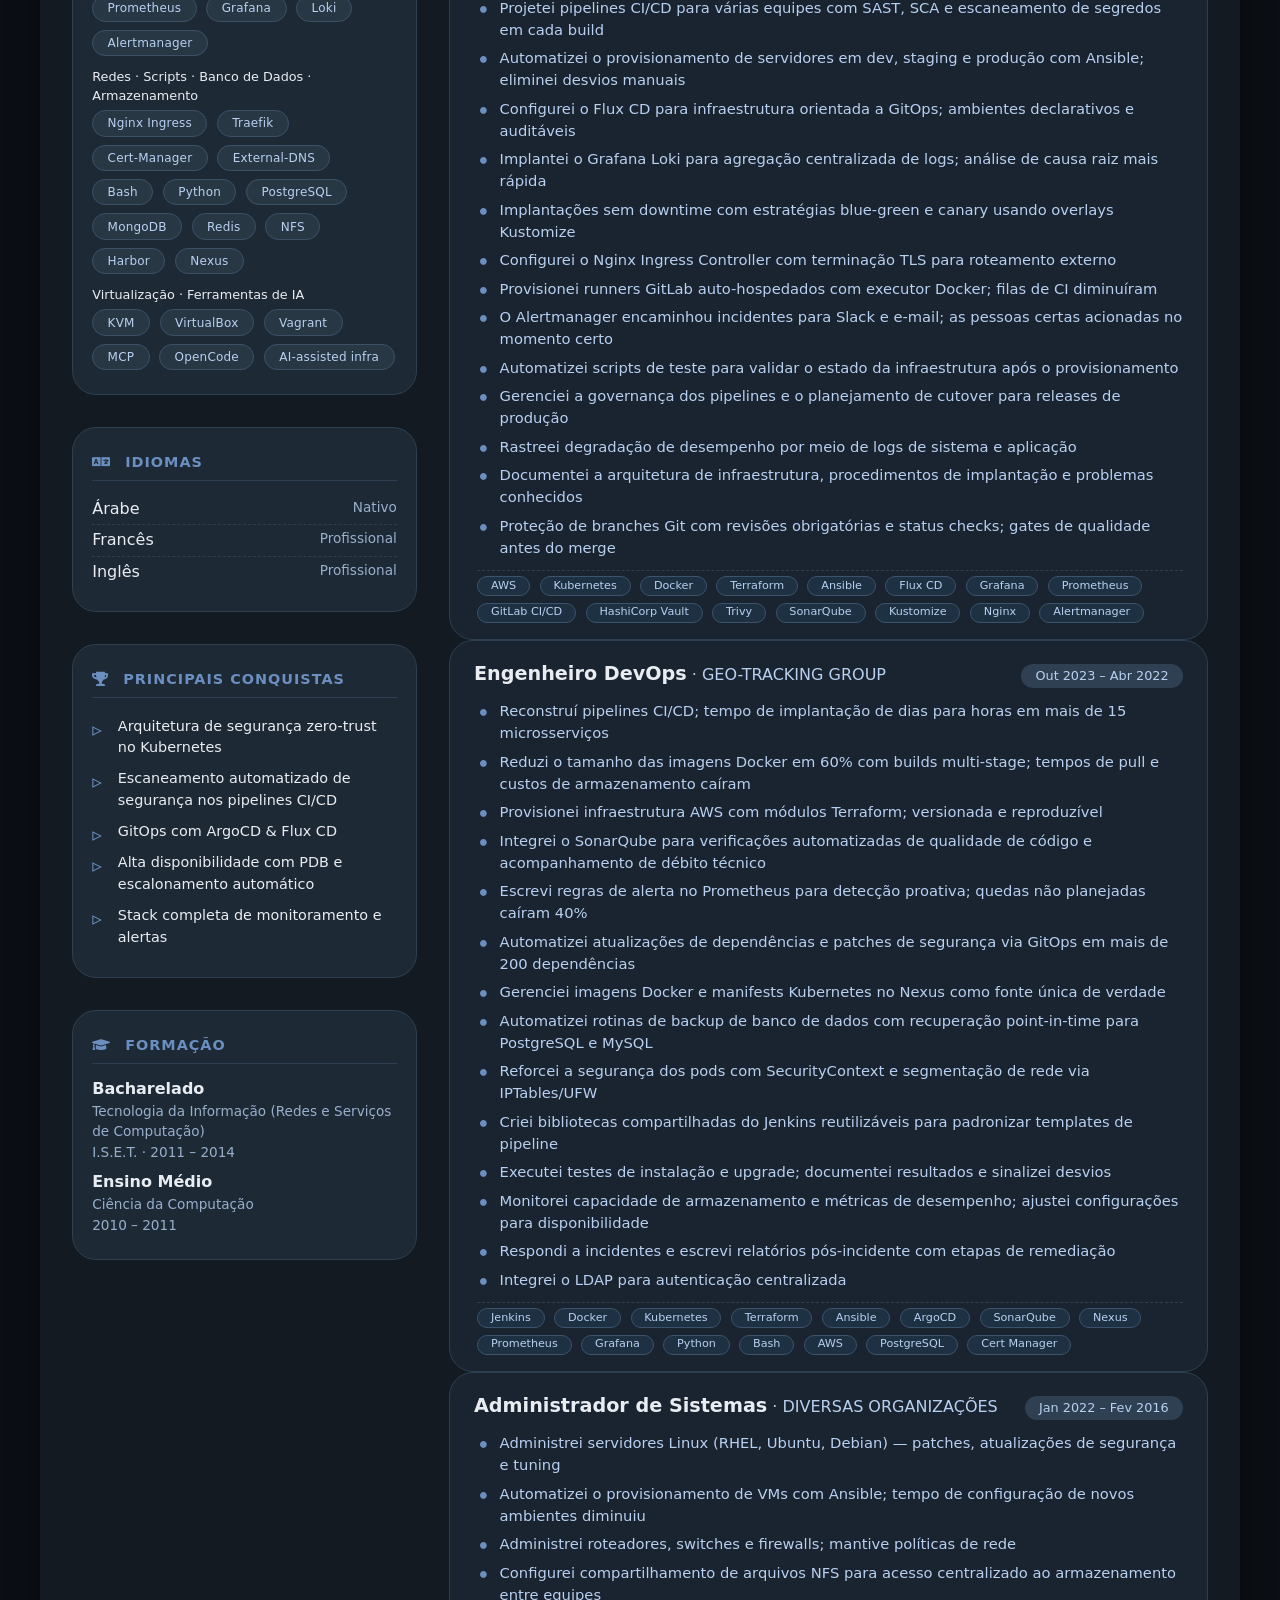
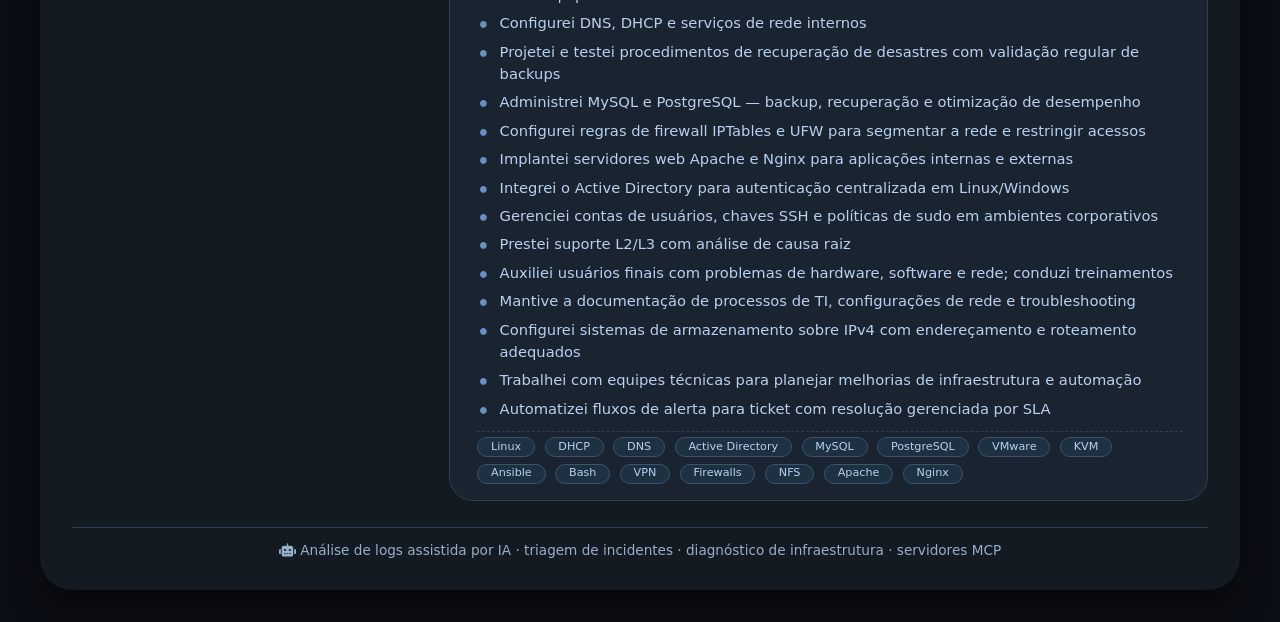
==== commit 7f0558e8: "mask whatsapp number in contact row" ====
--- a/index.html
+++ b/index.html
@@ -56,7 +56,7 @@
   <div class="contact-row fade-in">
     <a href="https://linkedin.com/in/mohamed-rafaa-tounekti" target="_blank" rel="noopener noreferrer" aria-label="LinkedIn profile"><i class="fab fa-linkedin-in"></i> <bdi dir="ltr">linkedin.com/in/mohamed-rafaa-tounekti</bdi></a>
     <span aria-label="Phone"><i class="fas fa-phone-alt"></i> <bdi dir="ltr">+216 •• ••• •••</bdi></span>
-    <a href="https://wa.me/21622304599" target="_blank" rel="noopener noreferrer" aria-label="Contact on WhatsApp"><i class="fab fa-whatsapp"></i> <bdi dir="ltr">+216 22 304 599</bdi></a>
+    <a href="https://wa.me/21622304599" target="_blank" rel="noopener noreferrer" aria-label="Contact on WhatsApp"><i class="fab fa-whatsapp"></i> <bdi dir="ltr">+216 •• ••• •••</bdi></a>
     <a href="mailto:rafaabou@gmail.com" aria-label="Send email"><i class="fas fa-envelope"></i> <bdi dir="ltr">rafaabou@gmail.com</bdi></a>
     <span aria-label="Location"><i class="fas fa-map-marker-alt"></i> <span id="location-text">Bela Vista, São Paulo – Brasil</span></span>
     <a href="https://github.com/rafaabou" target="_blank" rel="noopener noreferrer" aria-label="GitHub profile"><i class="fab fa-github"></i> <bdi dir="ltr">github.com/rafaabou</bdi></a>
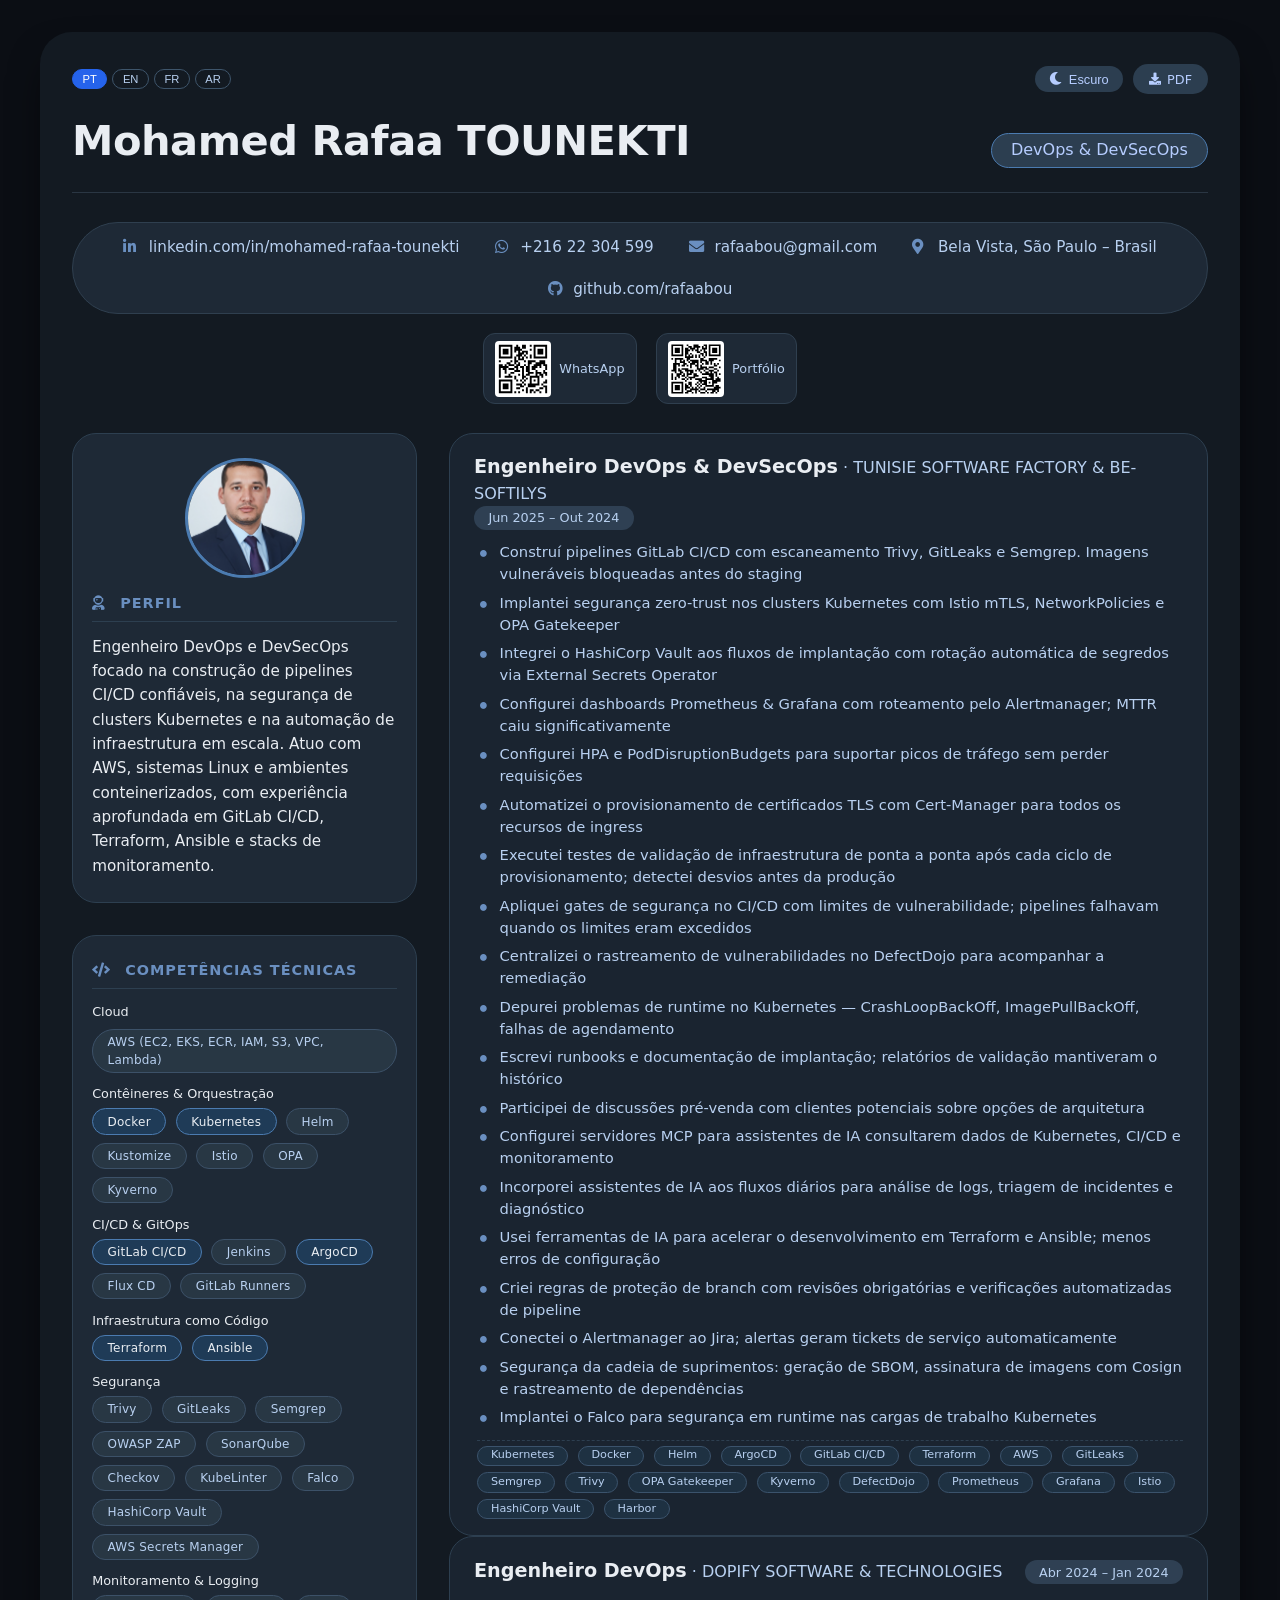
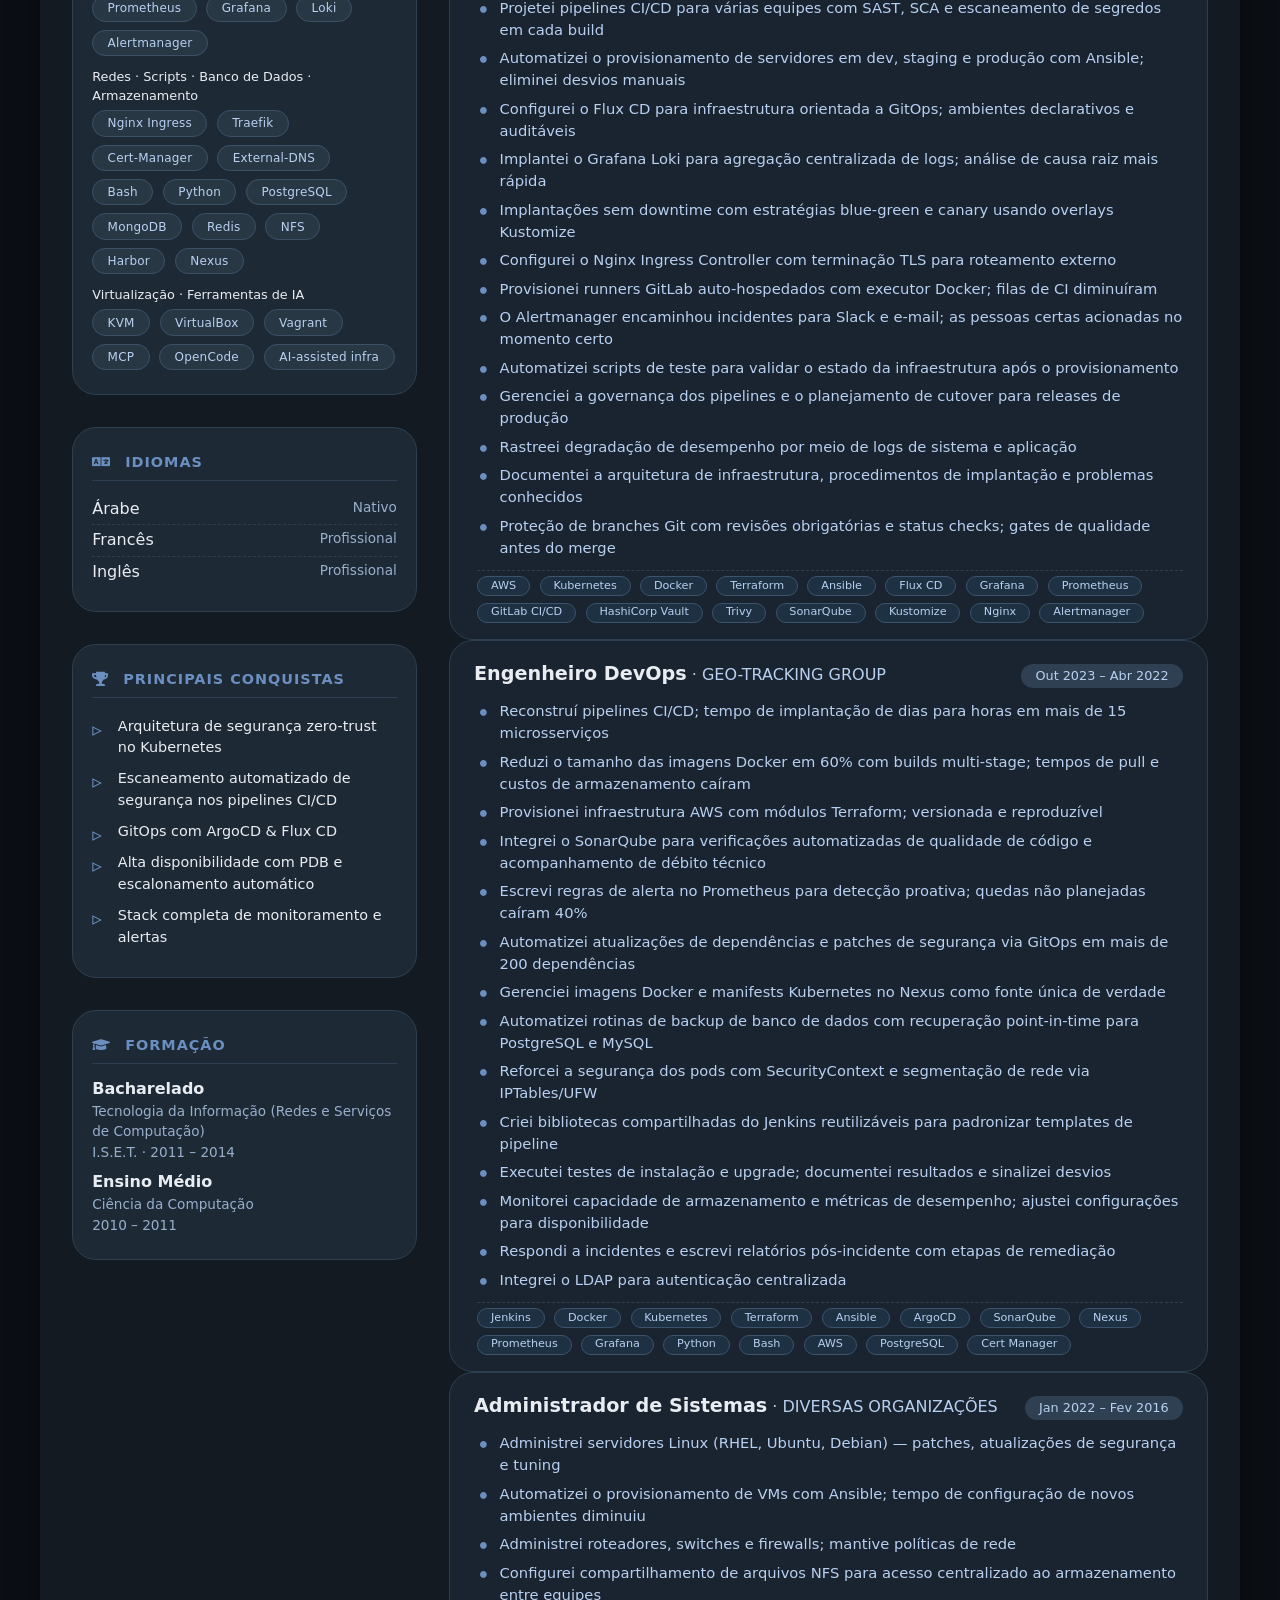
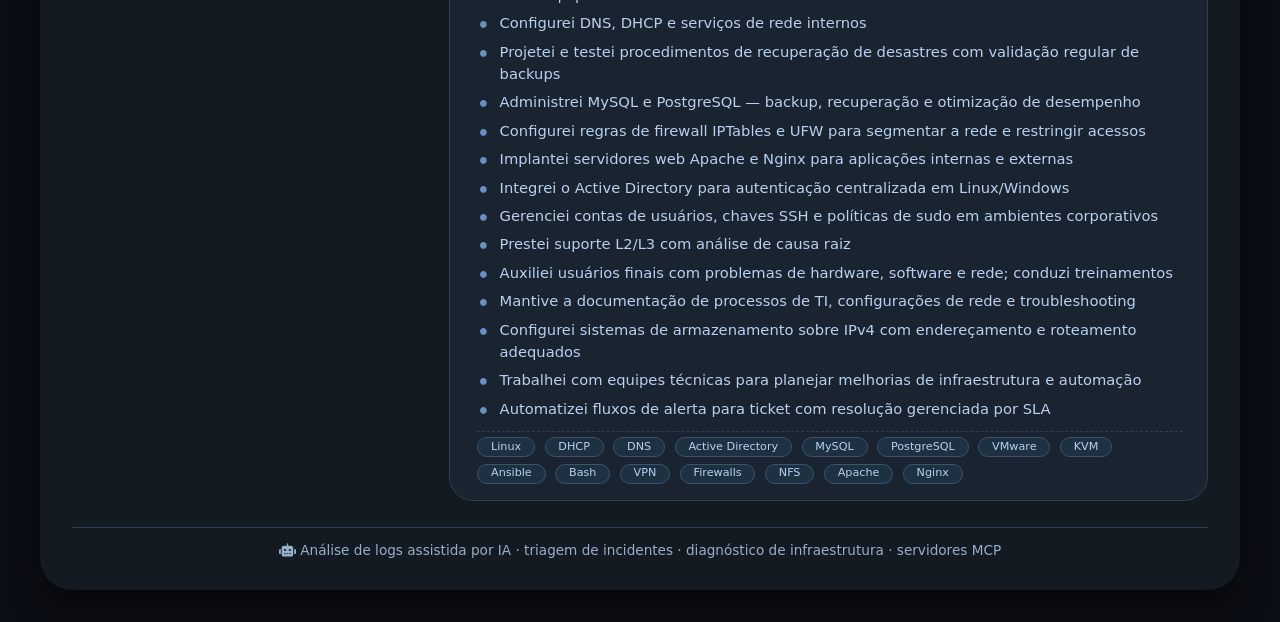
==== commit ac22c6e0: "show whatsapp number and remove phone entry" ====
--- a/index.html
+++ b/index.html
@@ -55,8 +55,7 @@
   <!-- contact -->
   <div class="contact-row fade-in">
     <a href="https://linkedin.com/in/mohamed-rafaa-tounekti" target="_blank" rel="noopener noreferrer" aria-label="LinkedIn profile"><i class="fab fa-linkedin-in"></i> <bdi dir="ltr">linkedin.com/in/mohamed-rafaa-tounekti</bdi></a>
-    <span aria-label="Phone"><i class="fas fa-phone-alt"></i> <bdi dir="ltr">+216 •• ••• •••</bdi></span>
-    <a href="https://wa.me/21622304599" target="_blank" rel="noopener noreferrer" aria-label="Contact on WhatsApp"><i class="fab fa-whatsapp"></i> <bdi dir="ltr">+216 •• ••• •••</bdi></a>
+    <a href="https://wa.me/21622304599" target="_blank" rel="noopener noreferrer" aria-label="Contact on WhatsApp"><i class="fab fa-whatsapp"></i> <bdi dir="ltr">+216 22 304 599</bdi></a>
     <a href="mailto:rafaabou@gmail.com" aria-label="Send email"><i class="fas fa-envelope"></i> <bdi dir="ltr">rafaabou@gmail.com</bdi></a>
     <span aria-label="Location"><i class="fas fa-map-marker-alt"></i> <span id="location-text">Bela Vista, São Paulo – Brasil</span></span>
     <a href="https://github.com/rafaabou" target="_blank" rel="noopener noreferrer" aria-label="GitHub profile"><i class="fab fa-github"></i> <bdi dir="ltr">github.com/rafaabou</bdi></a>
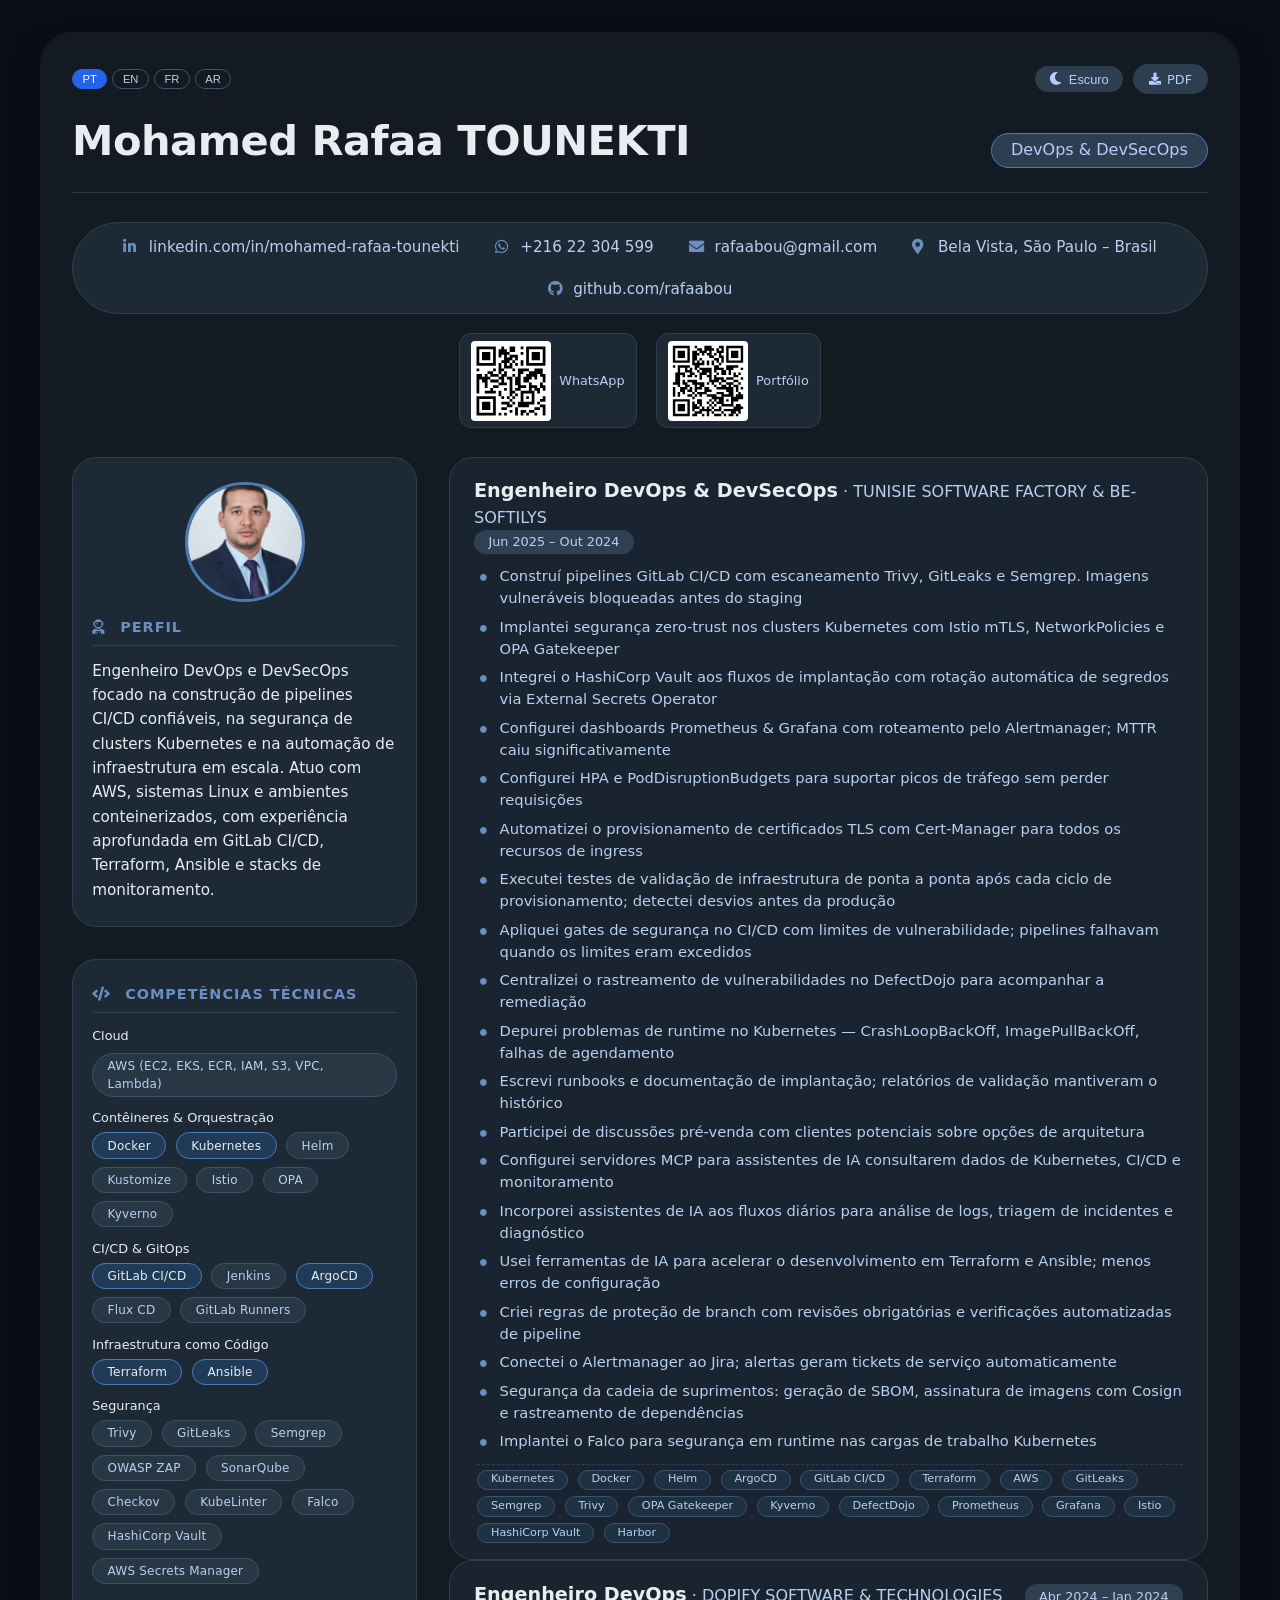
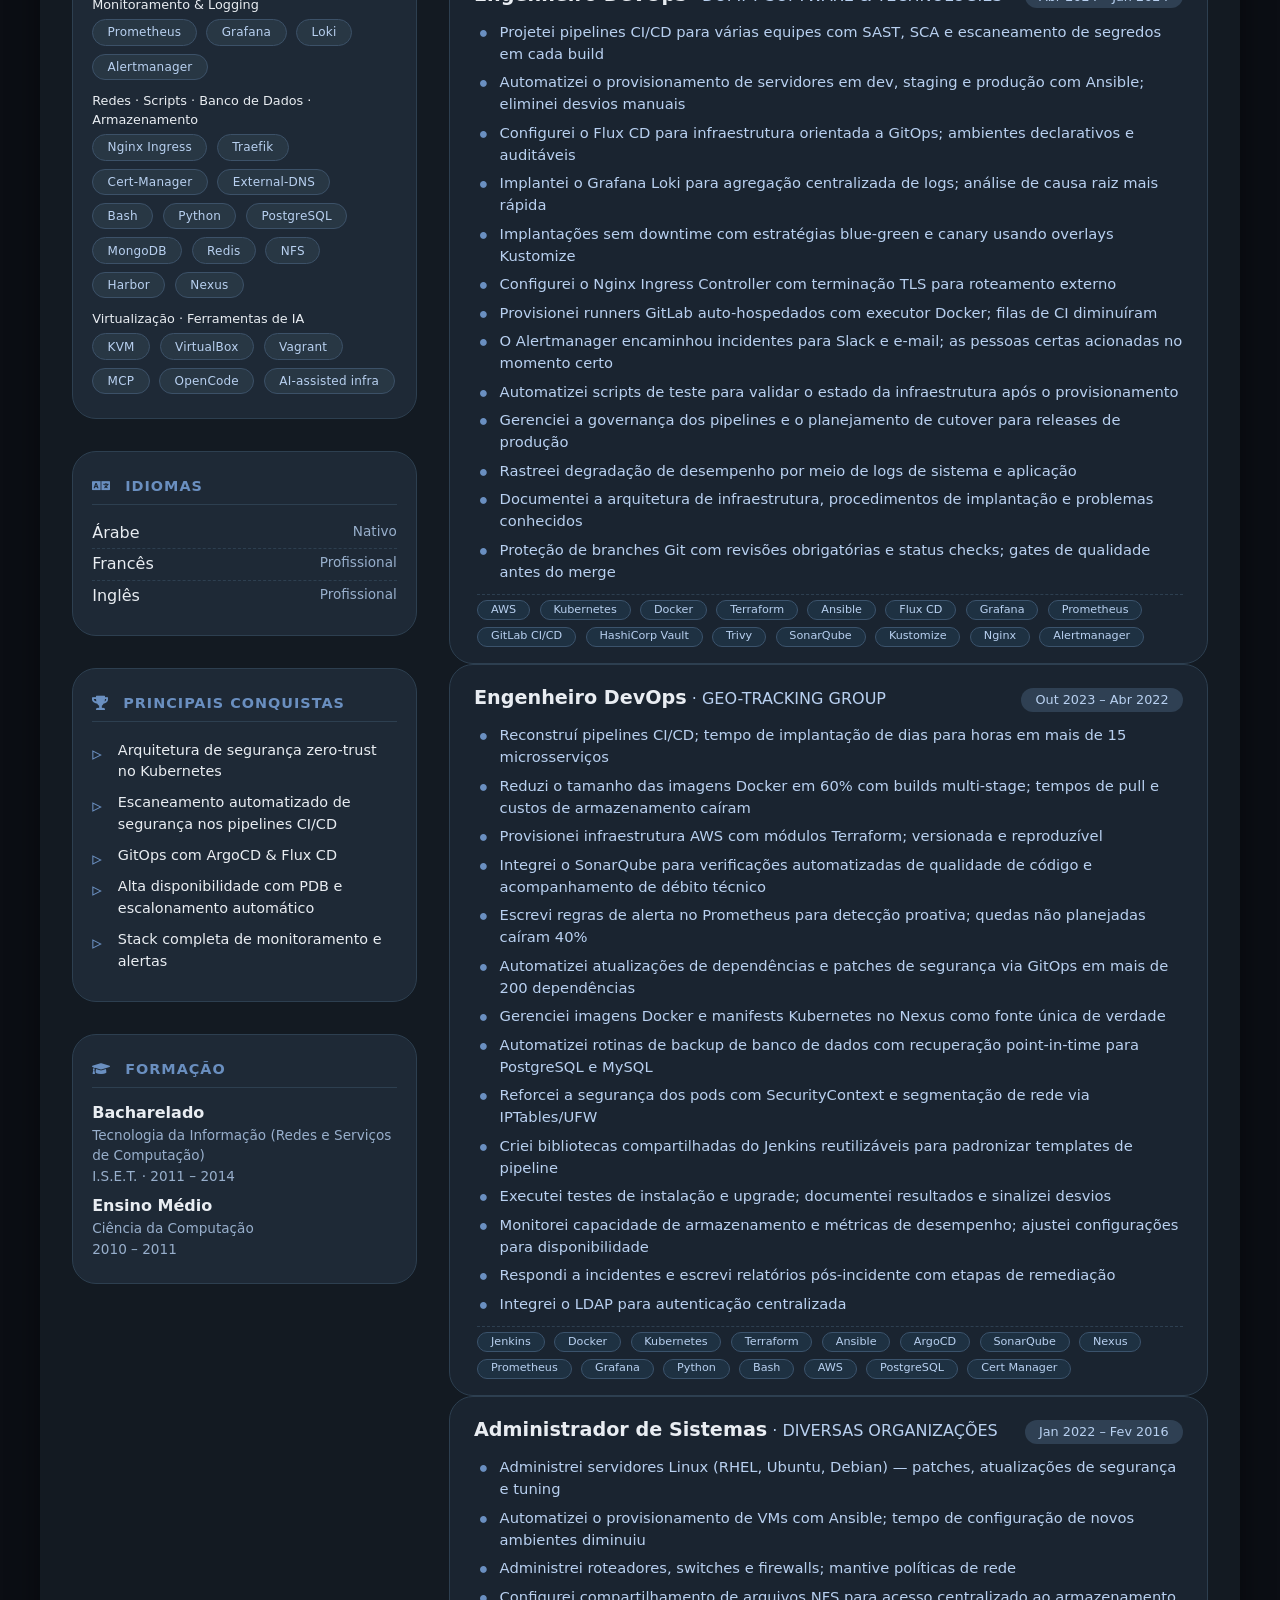
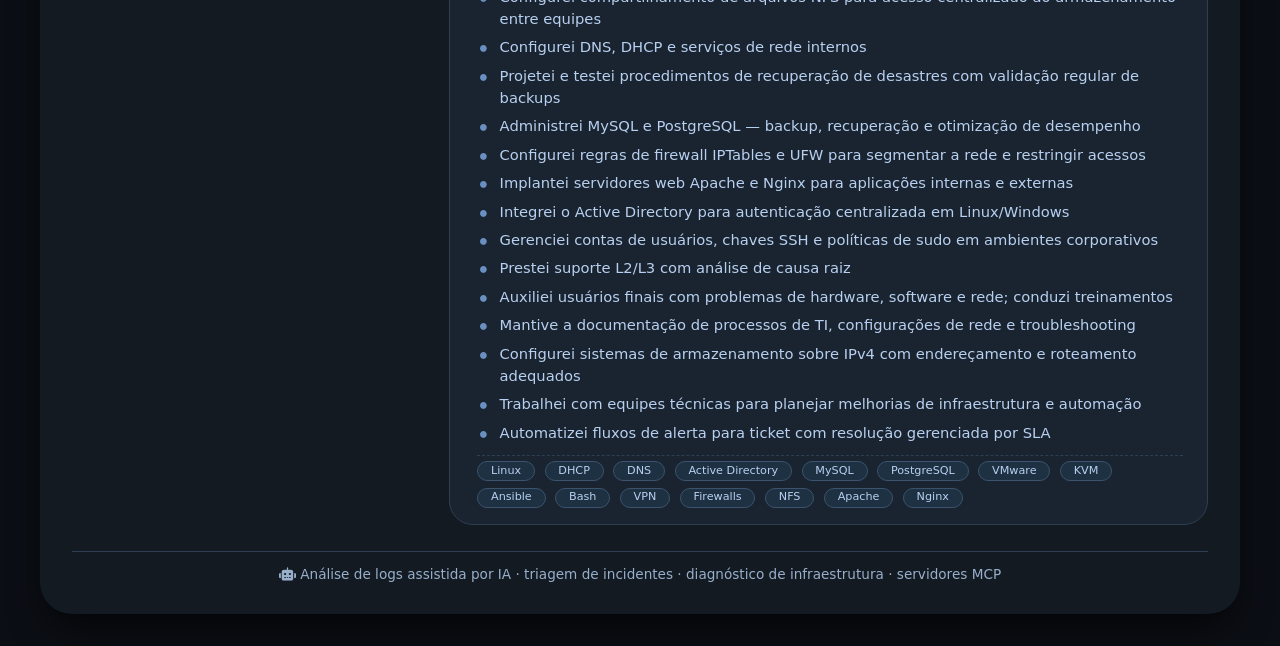
==== commit b0859560: "enlarge qr codes" ====
--- a/index.html
+++ b/index.html
@@ -27,7 +27,7 @@
   }
   </script>
   <link rel="stylesheet" href="https://use.fontawesome.com/releases/v5.15.4/css/all.css" />
-  <link rel="stylesheet" href="css/style.css?v=4" />
+  <link rel="stylesheet" href="css/style.css?v=5" />
 </head>
 <body>
 <div class="cv-wrapper">
@@ -64,11 +64,11 @@
   <!-- QR assets encode https://wa.me/21622304599 and https://devops-devsecops.kdns.fr/ — regenerate if either URL changes -->
   <div class="qr-strip fade-in">
     <a class="qr-item" id="qr-whatsapp-link" href="https://wa.me/21622304599" target="_blank" rel="noopener noreferrer" aria-label="WhatsApp">
-      <img src="assets/qr/whatsapp.svg" alt="" width="56" height="56" />
+      <img src="assets/qr/whatsapp.svg" alt="" width="80" height="80" />
       <span id="qr-whatsapp-label">WhatsApp</span>
     </a>
     <a class="qr-item" id="qr-portfolio-link" href="https://devops-devsecops.kdns.fr/" target="_blank" rel="noopener noreferrer" aria-label="Portfolio">
-      <img src="assets/qr/portfolio.svg" alt="" width="56" height="56" />
+      <img src="assets/qr/portfolio.svg" alt="" width="80" height="80" />
       <span id="qr-portfolio-label">Portfolio</span>
     </a>
   </div>
@@ -217,7 +217,7 @@
 
 </div><!-- end cv-wrapper -->
 
-<script src="js/translations.js?v=4"></script>
-<script src="js/script.js?v=4"></script>
+<script src="js/translations.js?v=5"></script>
+<script src="js/script.js?v=5"></script>
 </body>
 </html>
--- a/css/style.css
+++ b/css/style.css
@@ -295,8 +295,8 @@
 
 .qr-item img {
   display: block;
-  width: 56px;
-  height: 56px;
+  width: 80px;
+  height: 80px;
   border-radius: 4px;
 }
 
@@ -649,8 +649,8 @@
     font-size: 0.7rem;
   }
   .qr-item img {
-    width: 48px;
-    height: 48px;
+    width: 64px;
+    height: 64px;
   }
   .exp-header {
     flex-direction: column;
@@ -732,8 +732,8 @@
     font-size: 5.5pt;
   }
   .qr-item img {
-    width: 40pt;
-    height: 40pt;
+    width: 48pt;
+    height: 48pt;
     padding: 1pt;
   }
 
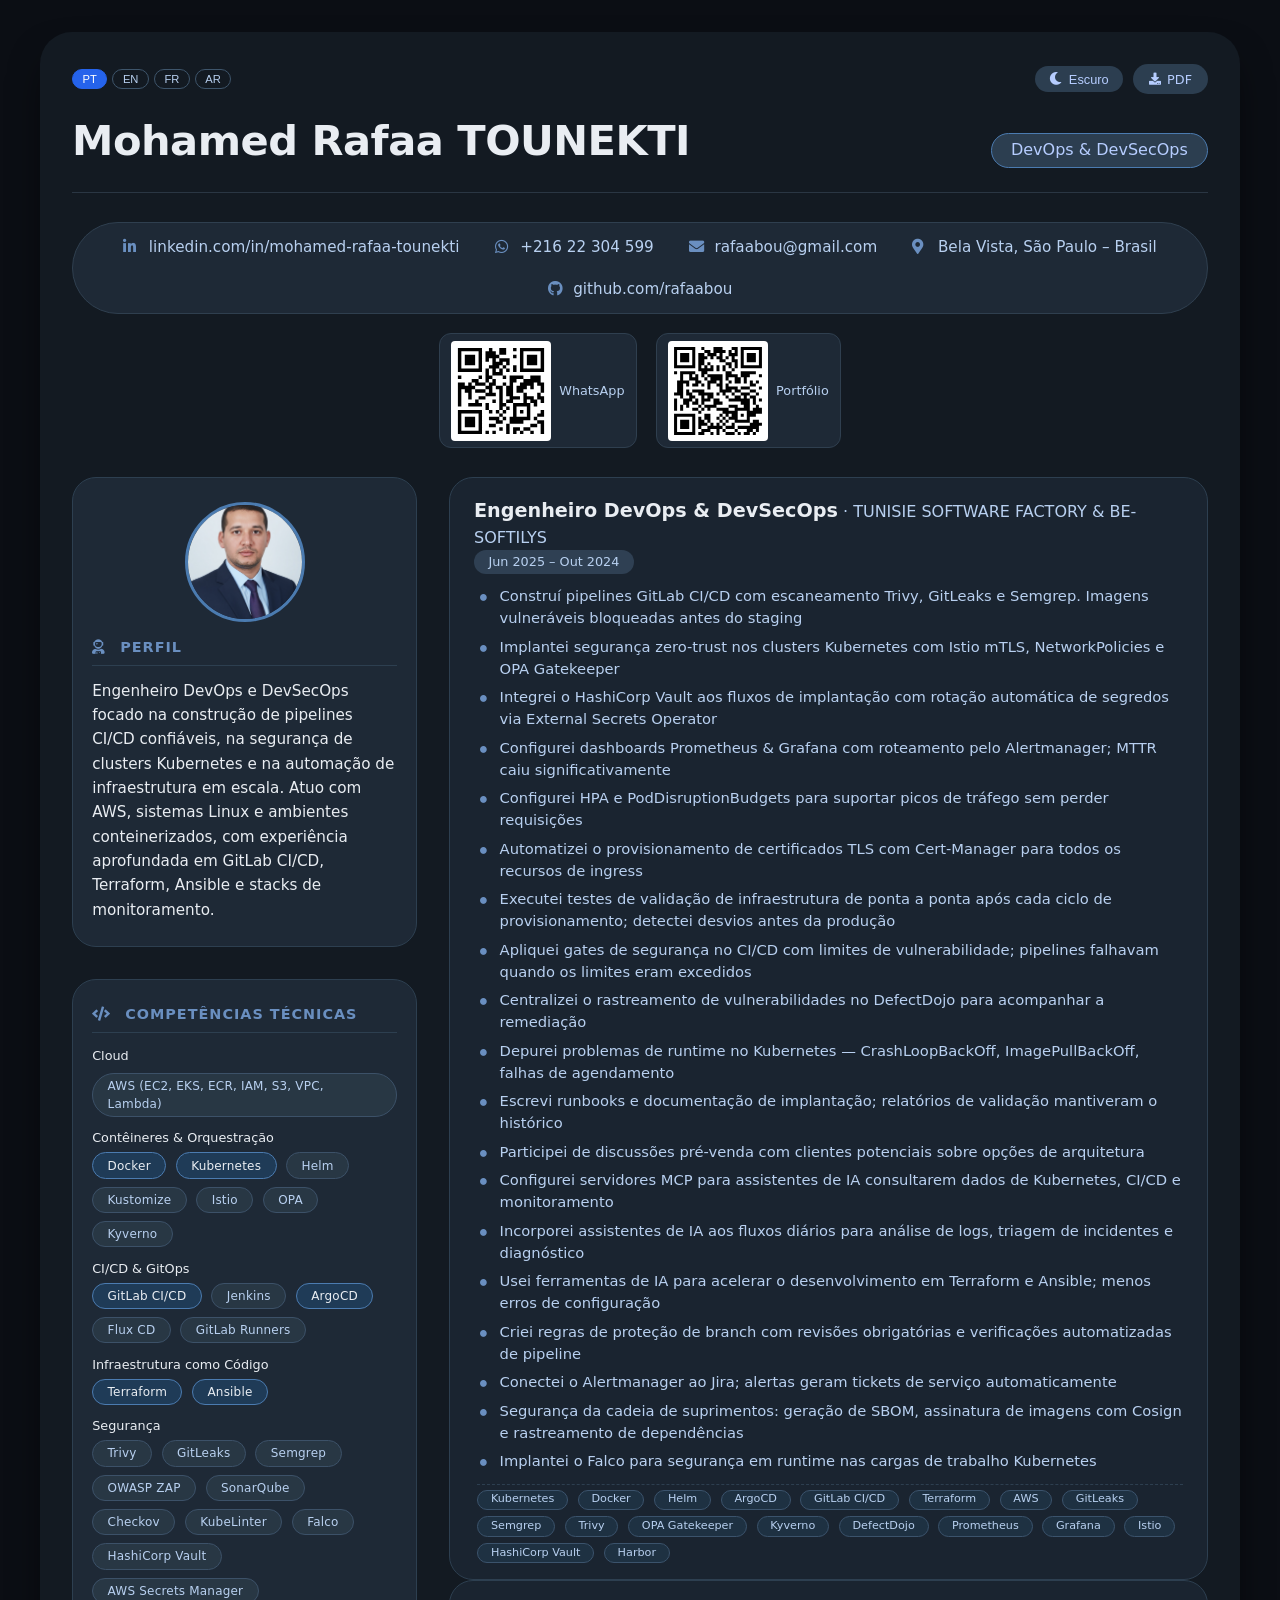
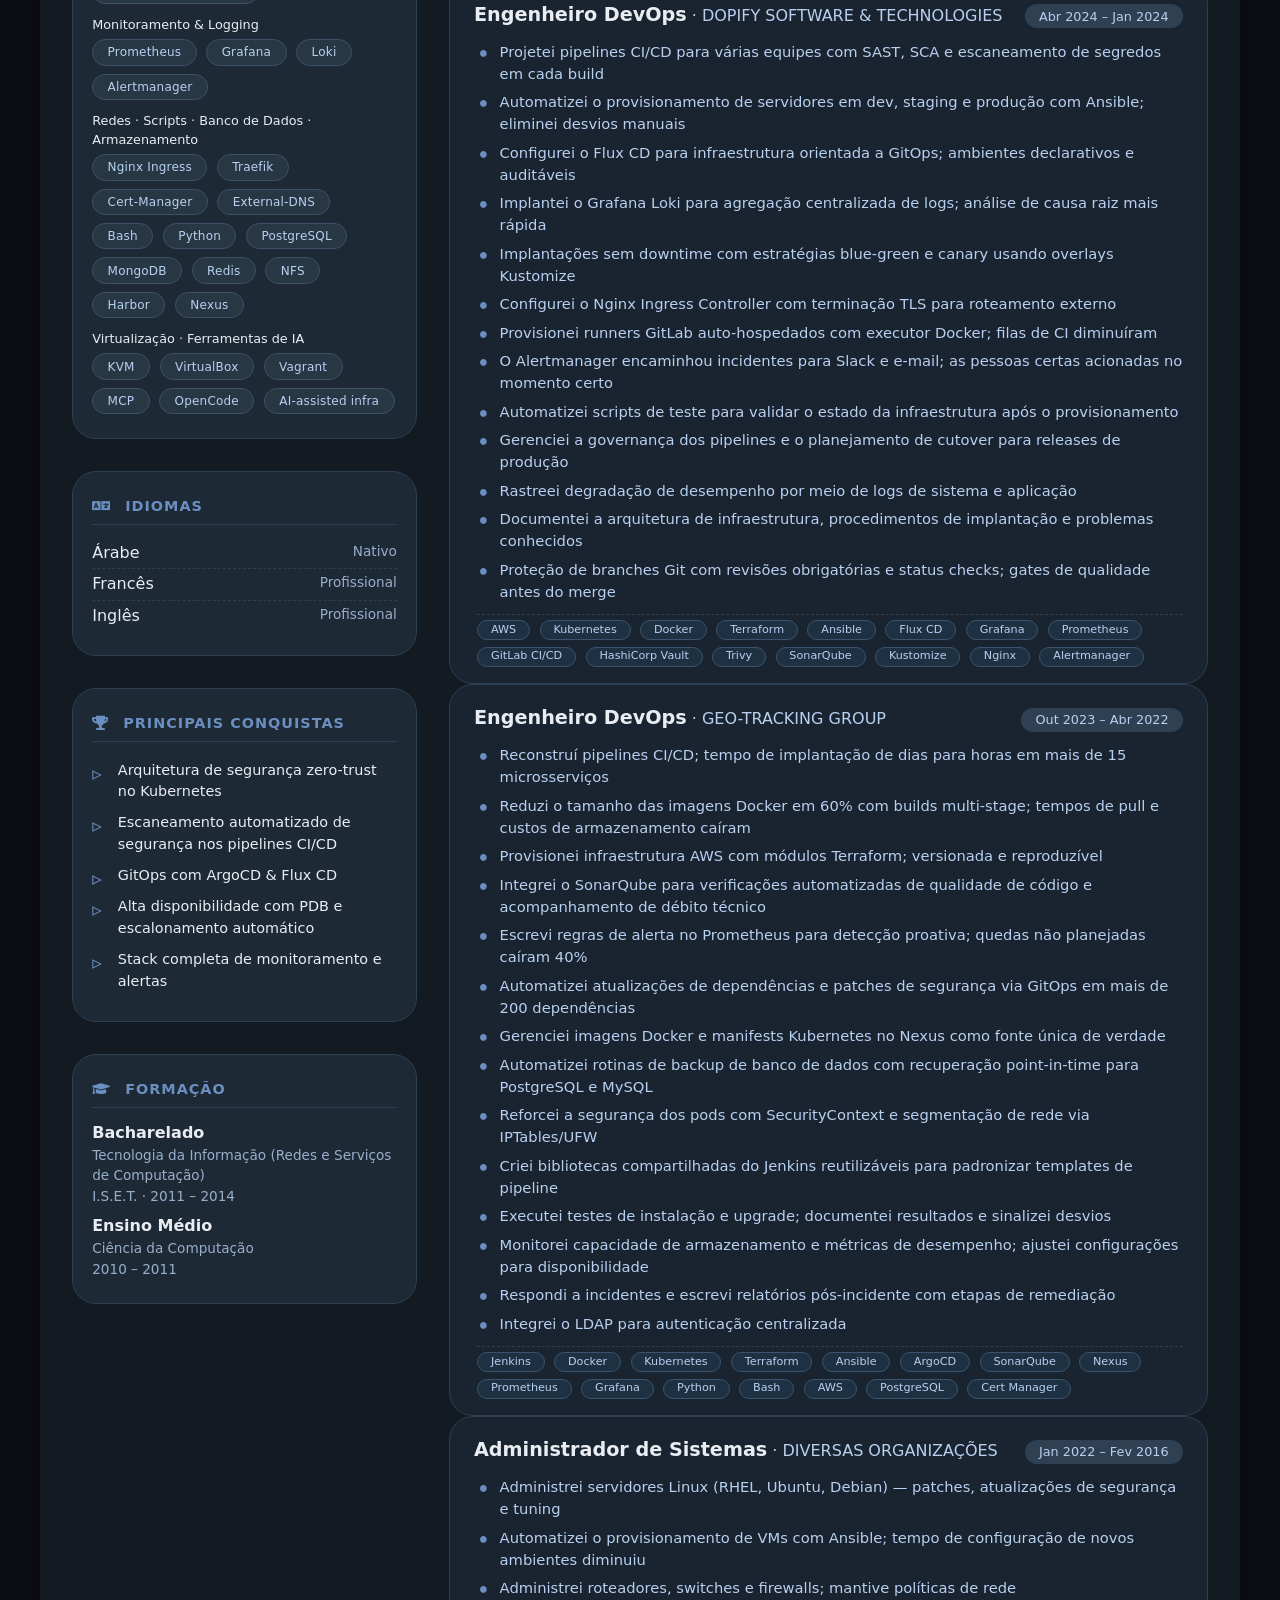
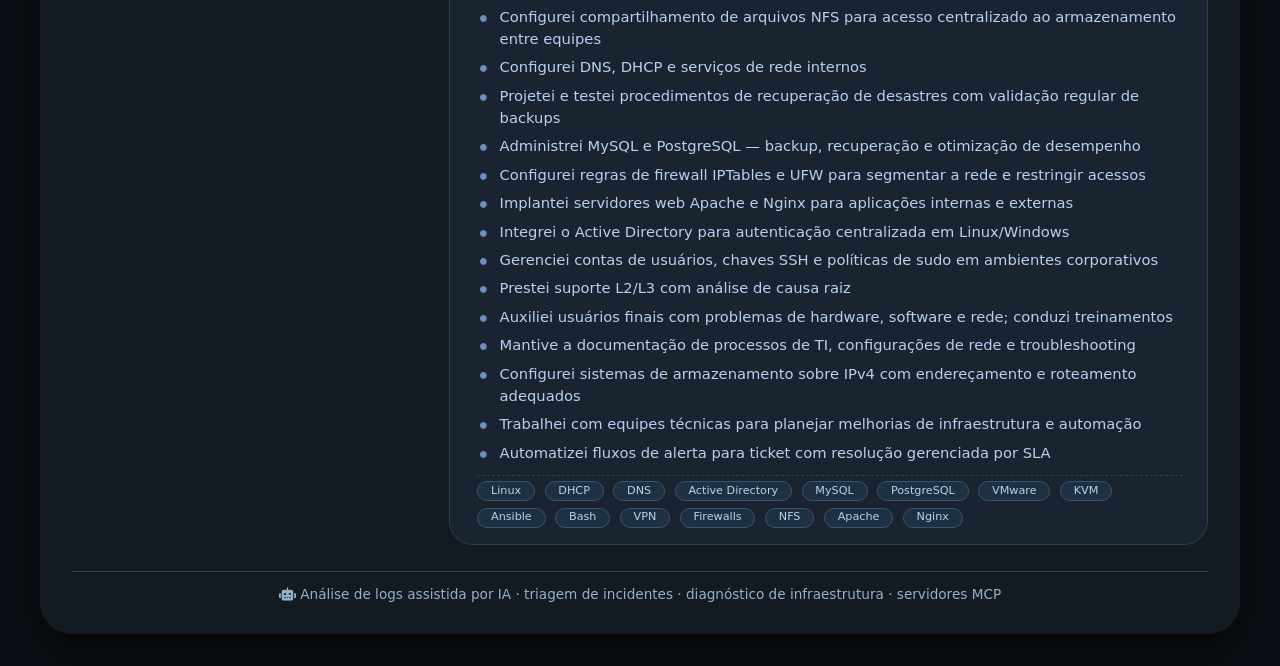
==== commit cc3ccae7: "enlarge qr codes and drop print title override" ====
--- a/index.html
+++ b/index.html
@@ -27,7 +27,7 @@
   }
   </script>
   <link rel="stylesheet" href="https://use.fontawesome.com/releases/v5.15.4/css/all.css" />
-  <link rel="stylesheet" href="css/style.css?v=5" />
+  <link rel="stylesheet" href="css/style.css?v=6" />
 </head>
 <body>
 <div class="cv-wrapper">
@@ -64,11 +64,11 @@
   <!-- QR assets encode https://wa.me/21622304599 and https://devops-devsecops.kdns.fr/ — regenerate if either URL changes -->
   <div class="qr-strip fade-in">
     <a class="qr-item" id="qr-whatsapp-link" href="https://wa.me/21622304599" target="_blank" rel="noopener noreferrer" aria-label="WhatsApp">
-      <img src="assets/qr/whatsapp.svg" alt="" width="80" height="80" />
+      <img src="assets/qr/whatsapp.svg" alt="" width="100" height="100" />
       <span id="qr-whatsapp-label">WhatsApp</span>
     </a>
     <a class="qr-item" id="qr-portfolio-link" href="https://devops-devsecops.kdns.fr/" target="_blank" rel="noopener noreferrer" aria-label="Portfolio">
-      <img src="assets/qr/portfolio.svg" alt="" width="80" height="80" />
+      <img src="assets/qr/portfolio.svg" alt="" width="100" height="100" />
       <span id="qr-portfolio-label">Portfolio</span>
     </a>
   </div>
@@ -217,7 +217,7 @@
 
 </div><!-- end cv-wrapper -->
 
-<script src="js/translations.js?v=5"></script>
-<script src="js/script.js?v=5"></script>
+<script src="js/translations.js?v=6"></script>
+<script src="js/script.js?v=6"></script>
 </body>
 </html>
--- a/css/style.css
+++ b/css/style.css
@@ -295,8 +295,8 @@
 
 .qr-item img {
   display: block;
-  width: 80px;
-  height: 80px;
+  width: 100px;
+  height: 100px;
   border-radius: 4px;
 }
 
@@ -649,8 +649,8 @@
     font-size: 0.7rem;
   }
   .qr-item img {
-    width: 64px;
-    height: 64px;
+    width: 80px;
+    height: 80px;
   }
   .exp-header {
     flex-direction: column;
@@ -732,8 +732,8 @@
     font-size: 5.5pt;
   }
   .qr-item img {
-    width: 48pt;
-    height: 48pt;
+    width: 56pt;
+    height: 56pt;
     padding: 1pt;
   }
 
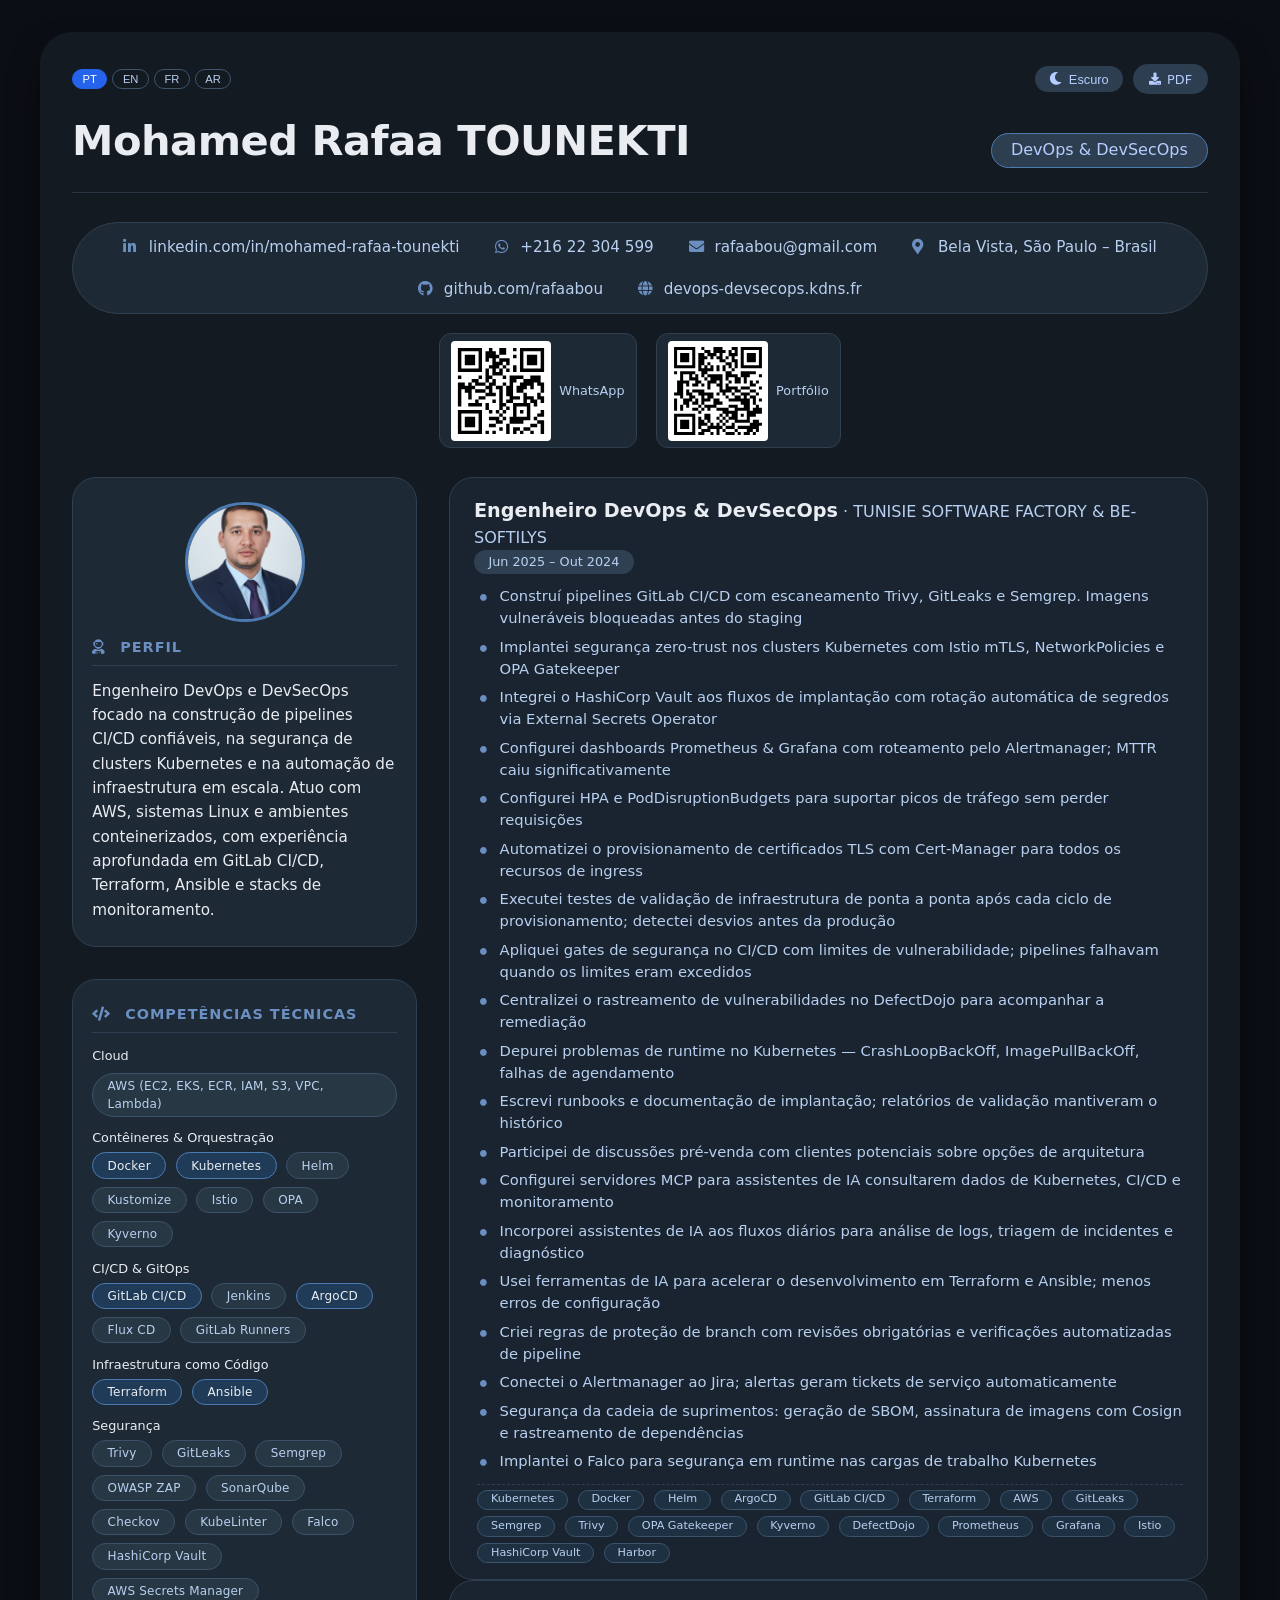
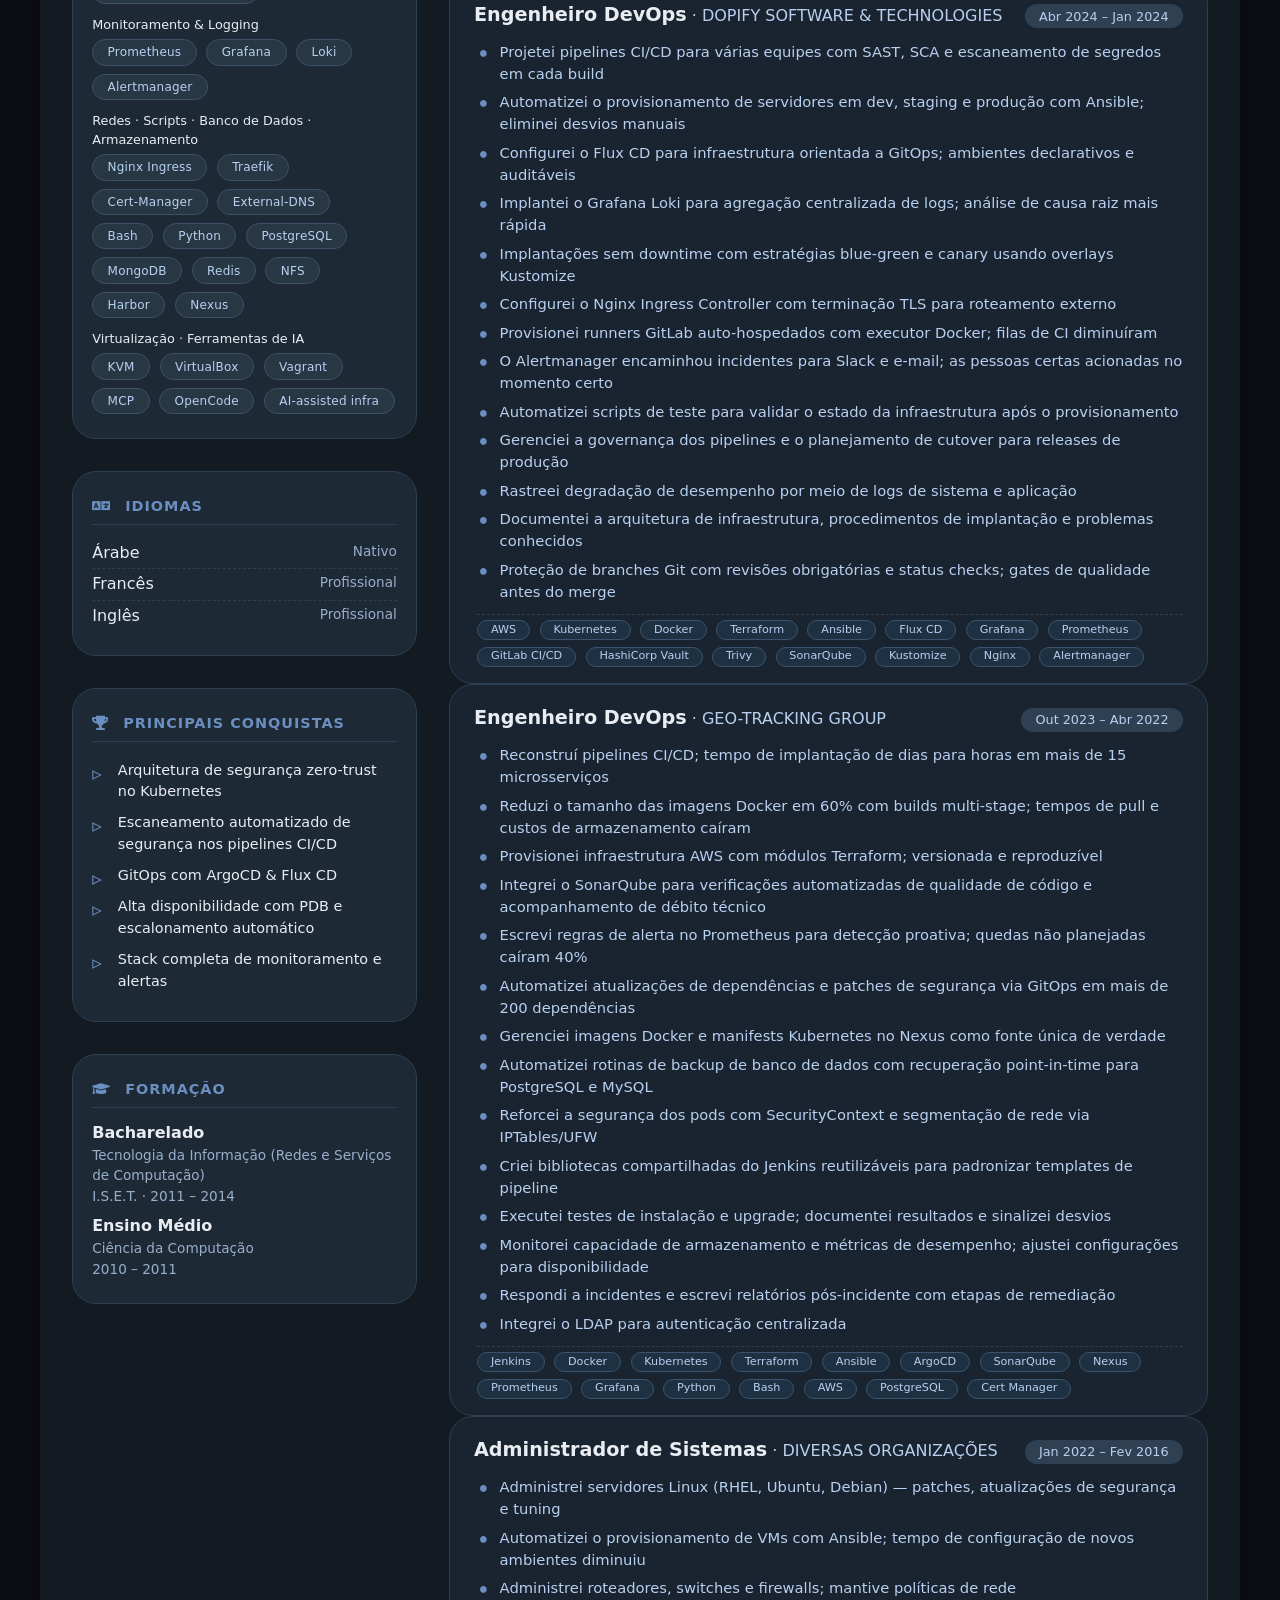
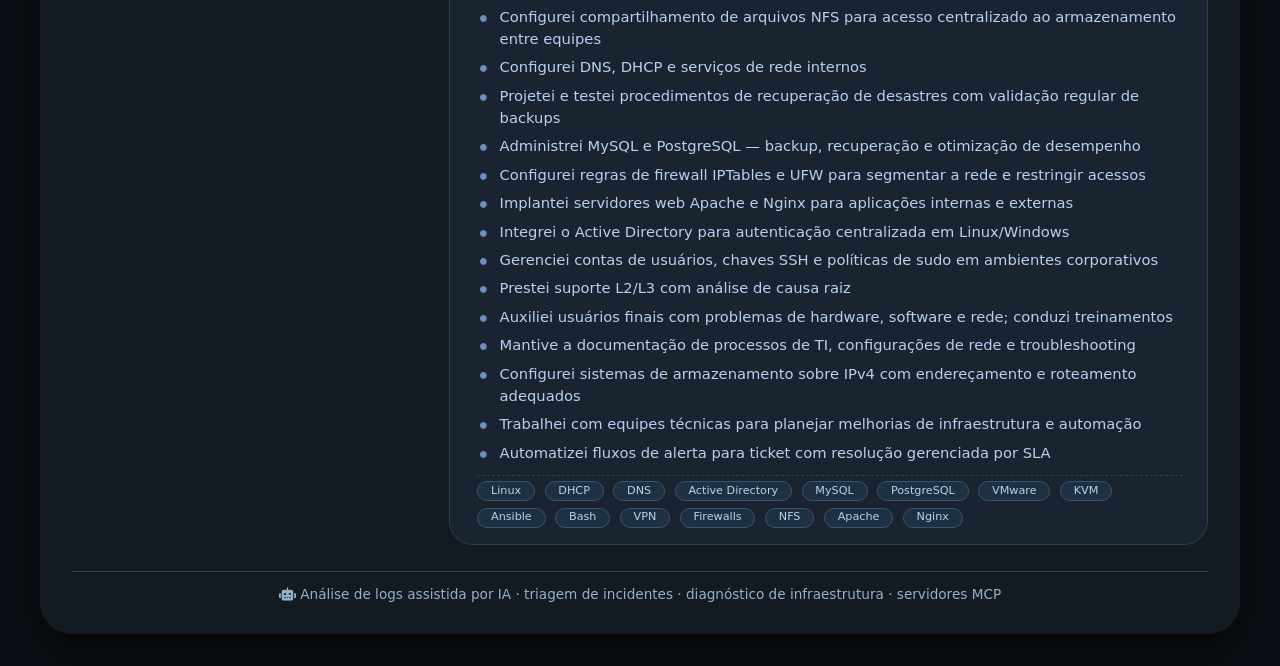
==== commit d6d858aa: "add portfolio link after github" ====
--- a/index.html
+++ b/index.html
@@ -59,6 +59,7 @@
     <a href="mailto:rafaabou@gmail.com" aria-label="Send email"><i class="fas fa-envelope"></i> <bdi dir="ltr">rafaabou@gmail.com</bdi></a>
     <span aria-label="Location"><i class="fas fa-map-marker-alt"></i> <span id="location-text">Bela Vista, São Paulo – Brasil</span></span>
     <a href="https://github.com/rafaabou" target="_blank" rel="noopener noreferrer" aria-label="GitHub profile"><i class="fab fa-github"></i> <bdi dir="ltr">github.com/rafaabou</bdi></a>
+    <a href="https://devops-devsecops.kdns.fr/" target="_blank" rel="noopener noreferrer" aria-label="Portfolio website"><i class="fas fa-globe"></i> <bdi dir="ltr">devops-devsecops.kdns.fr</bdi></a>
   </div>
 
   <!-- QR assets encode https://wa.me/21622304599 and https://devops-devsecops.kdns.fr/ — regenerate if either URL changes -->
